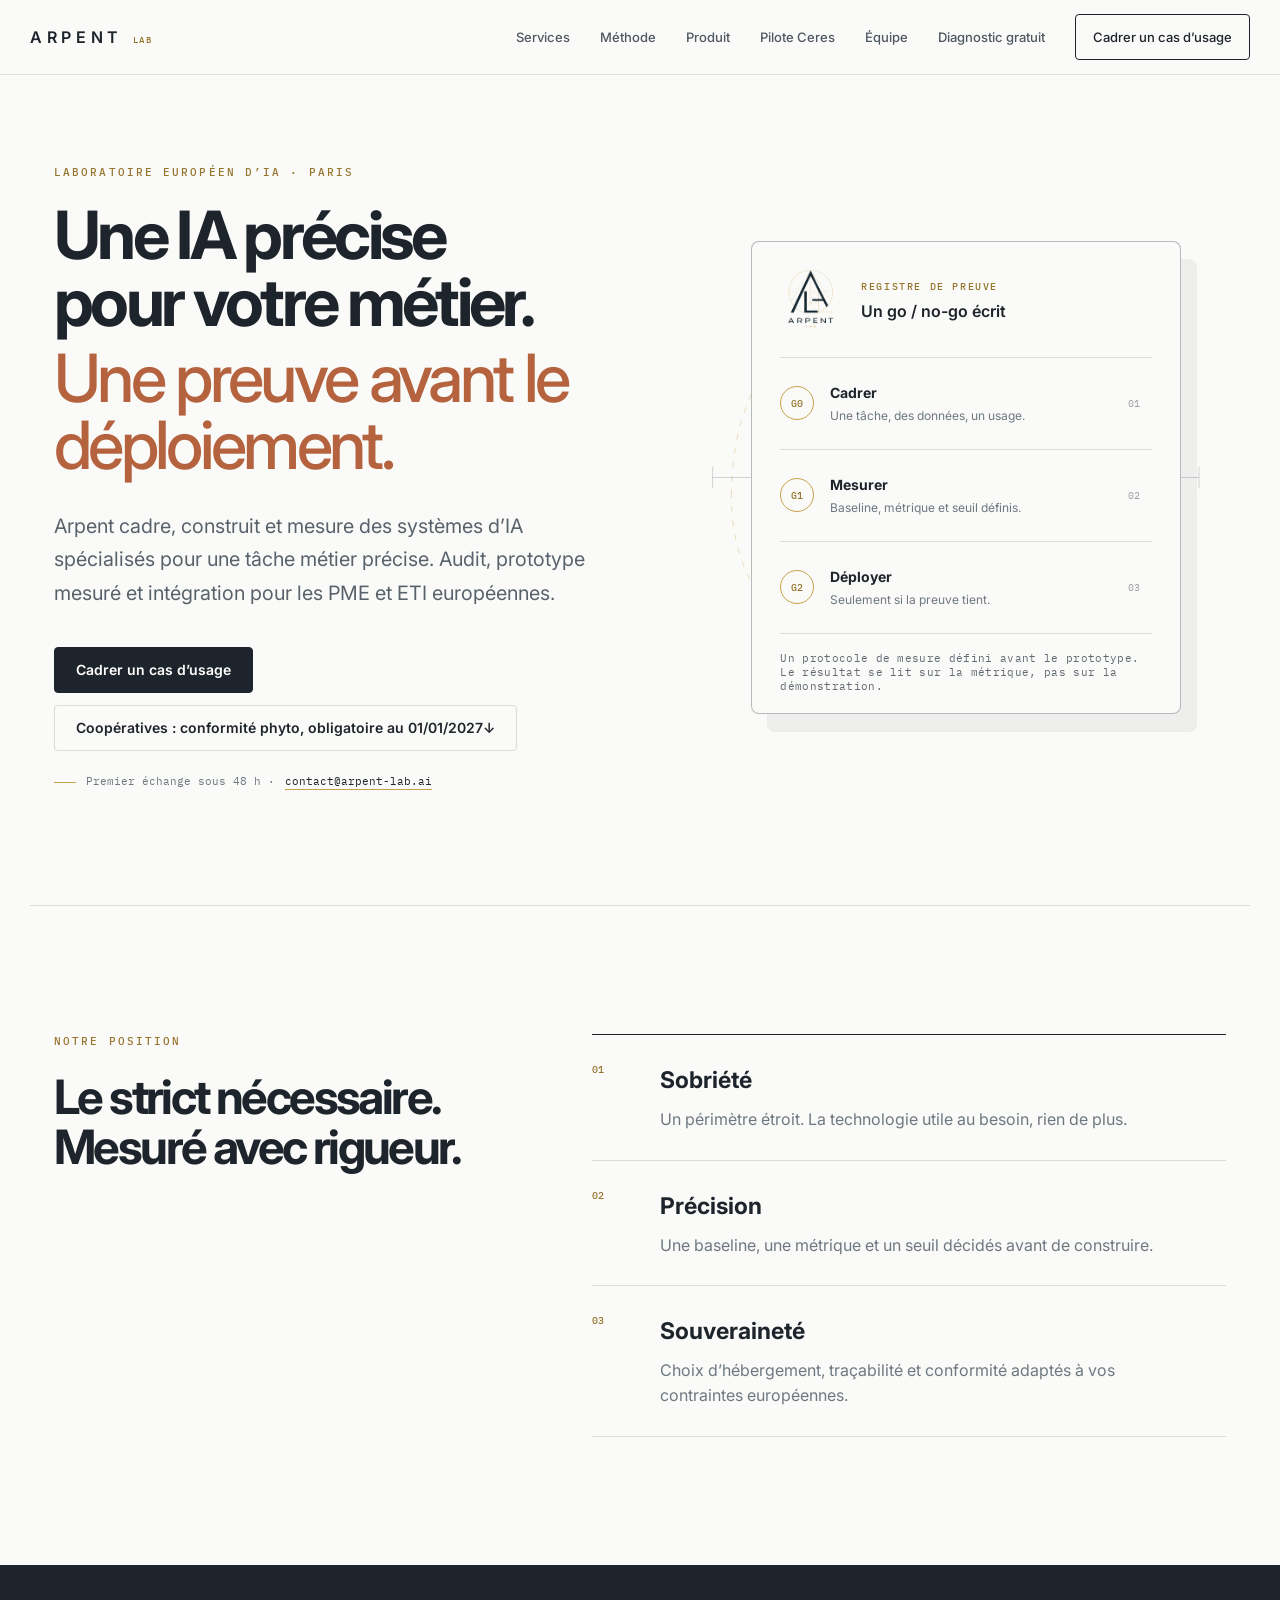
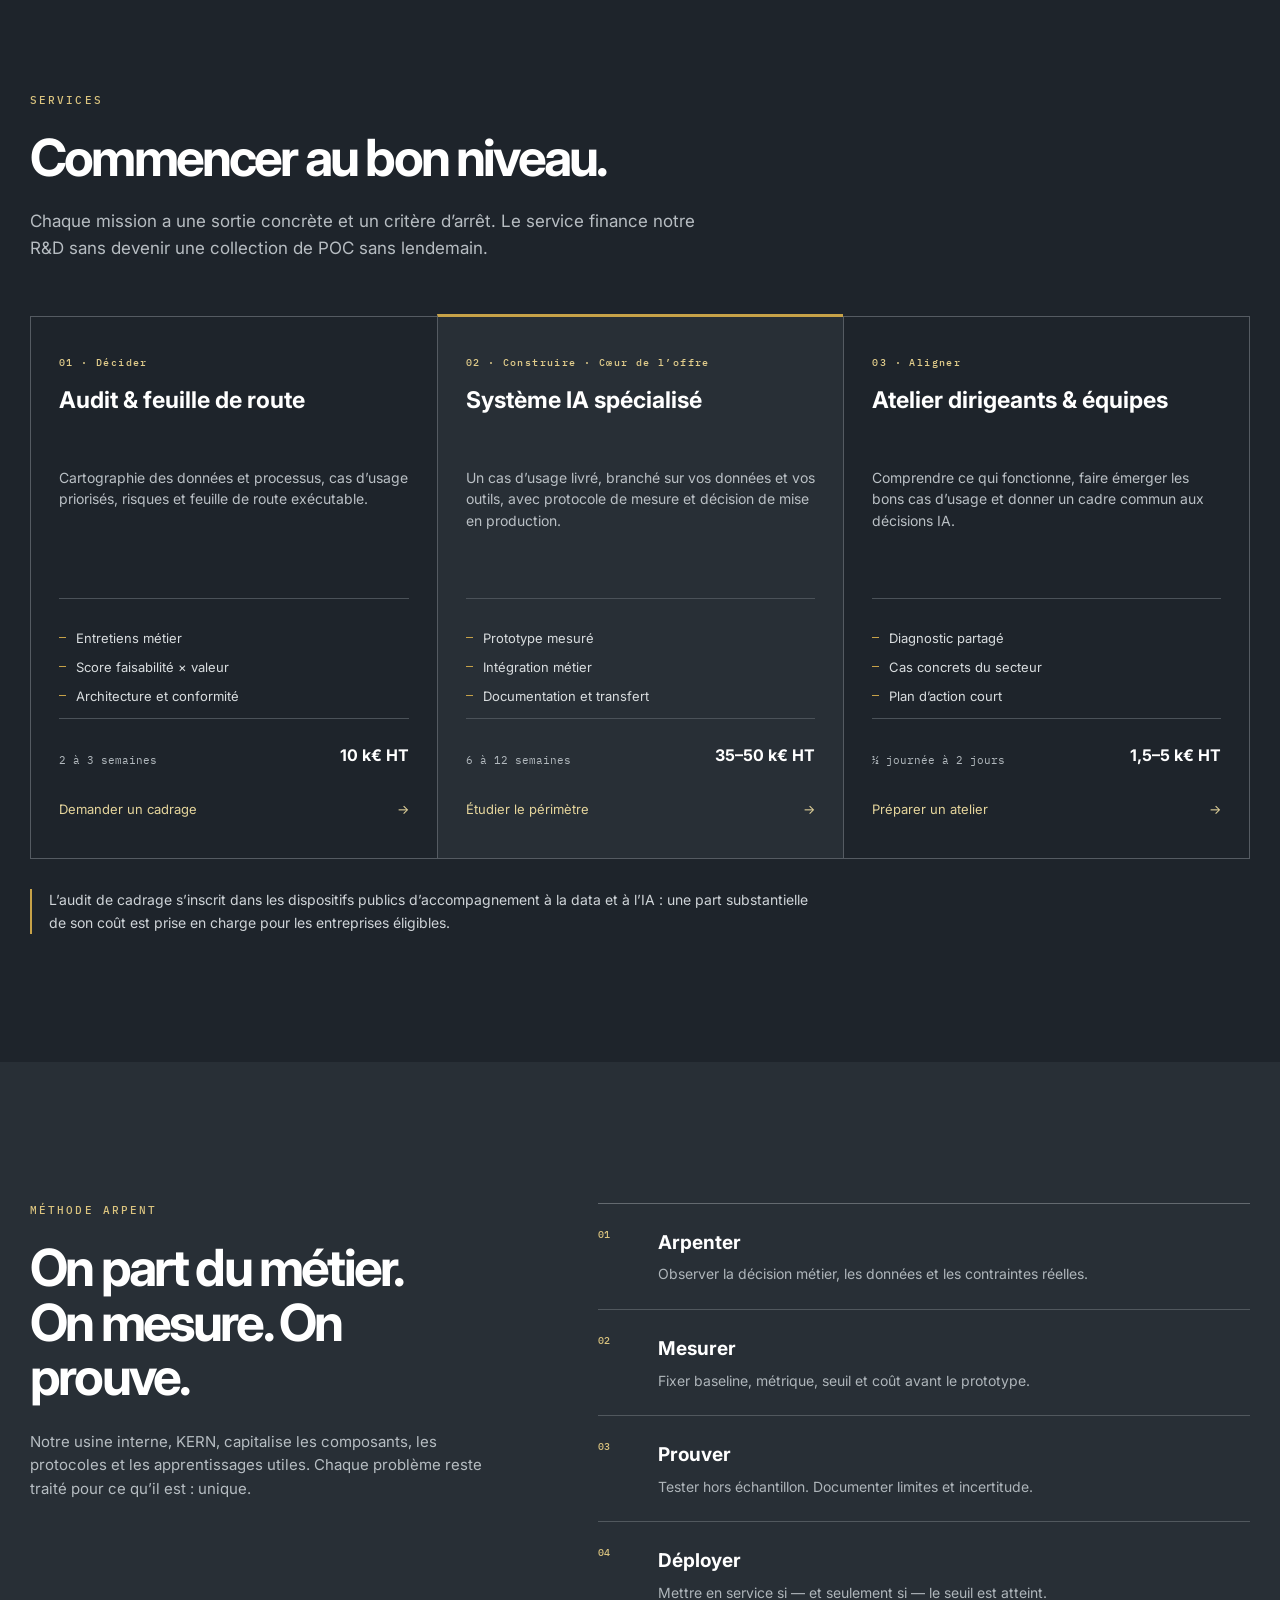
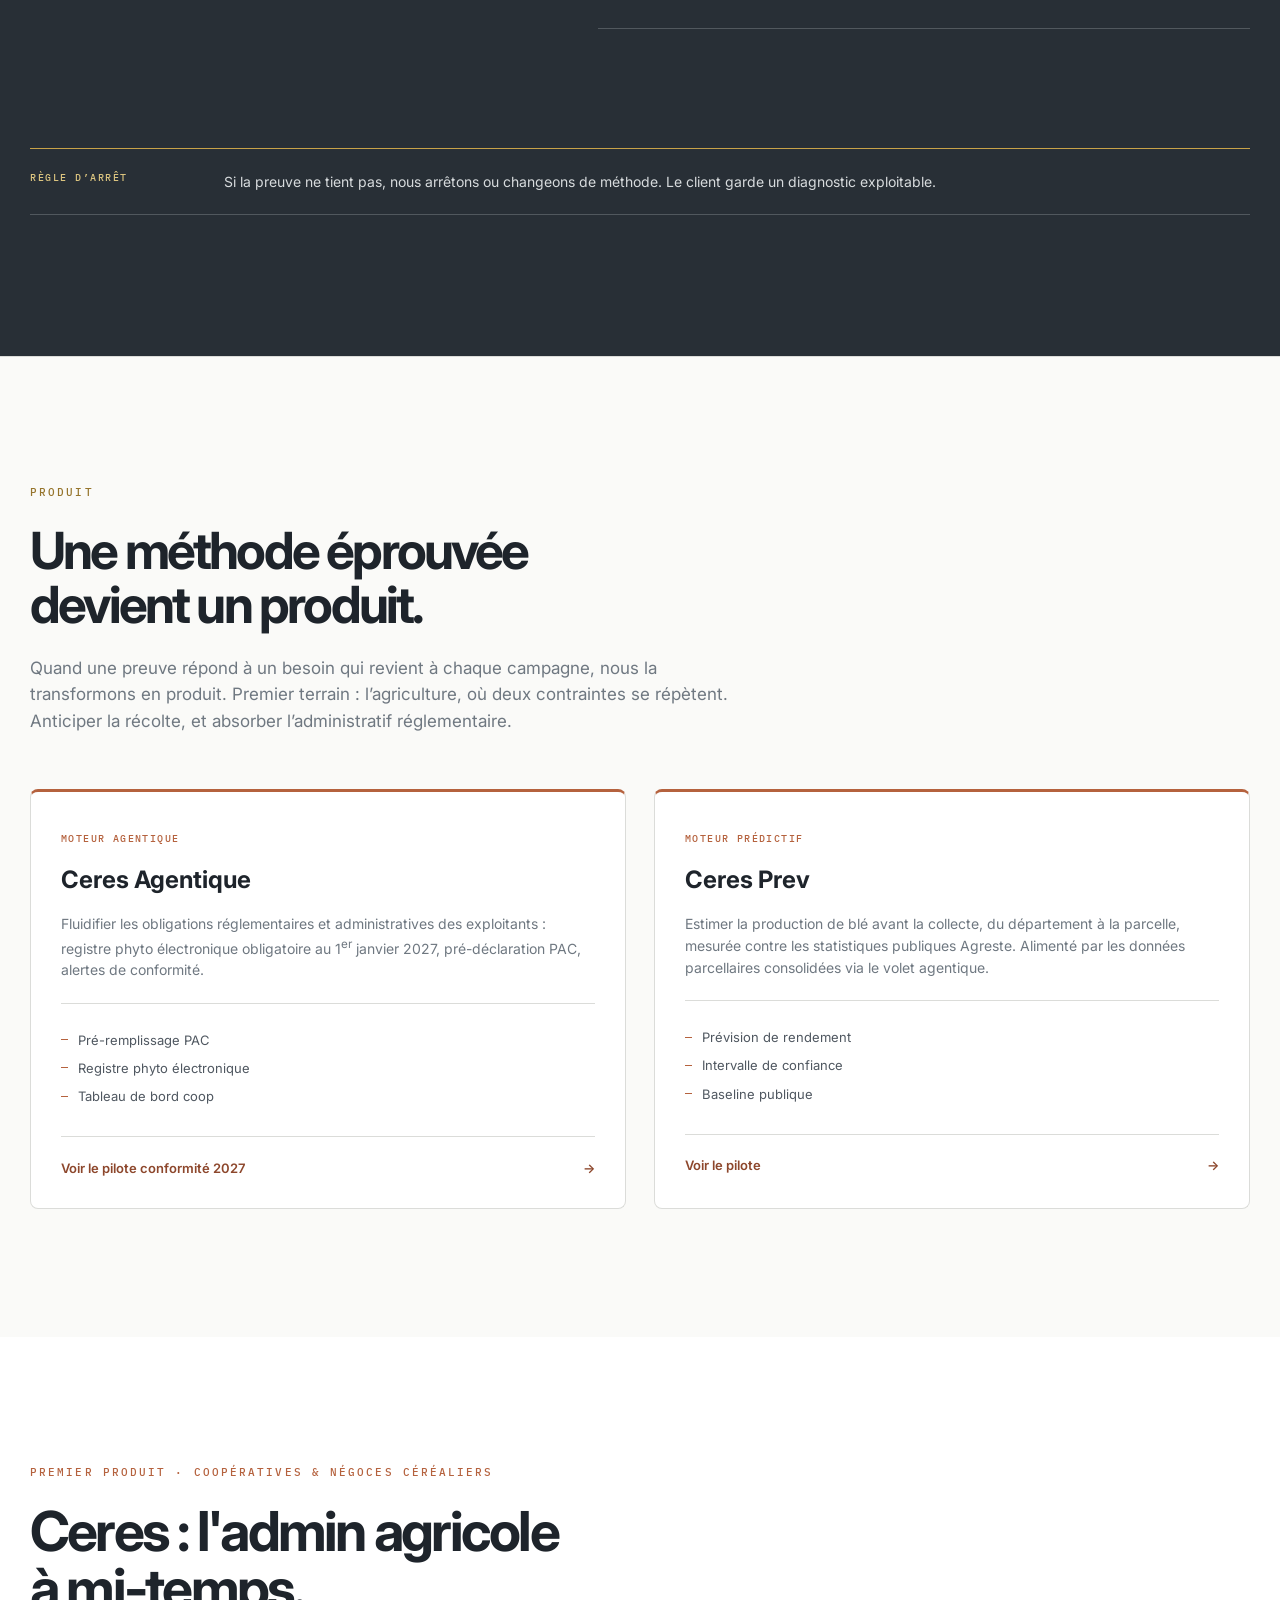
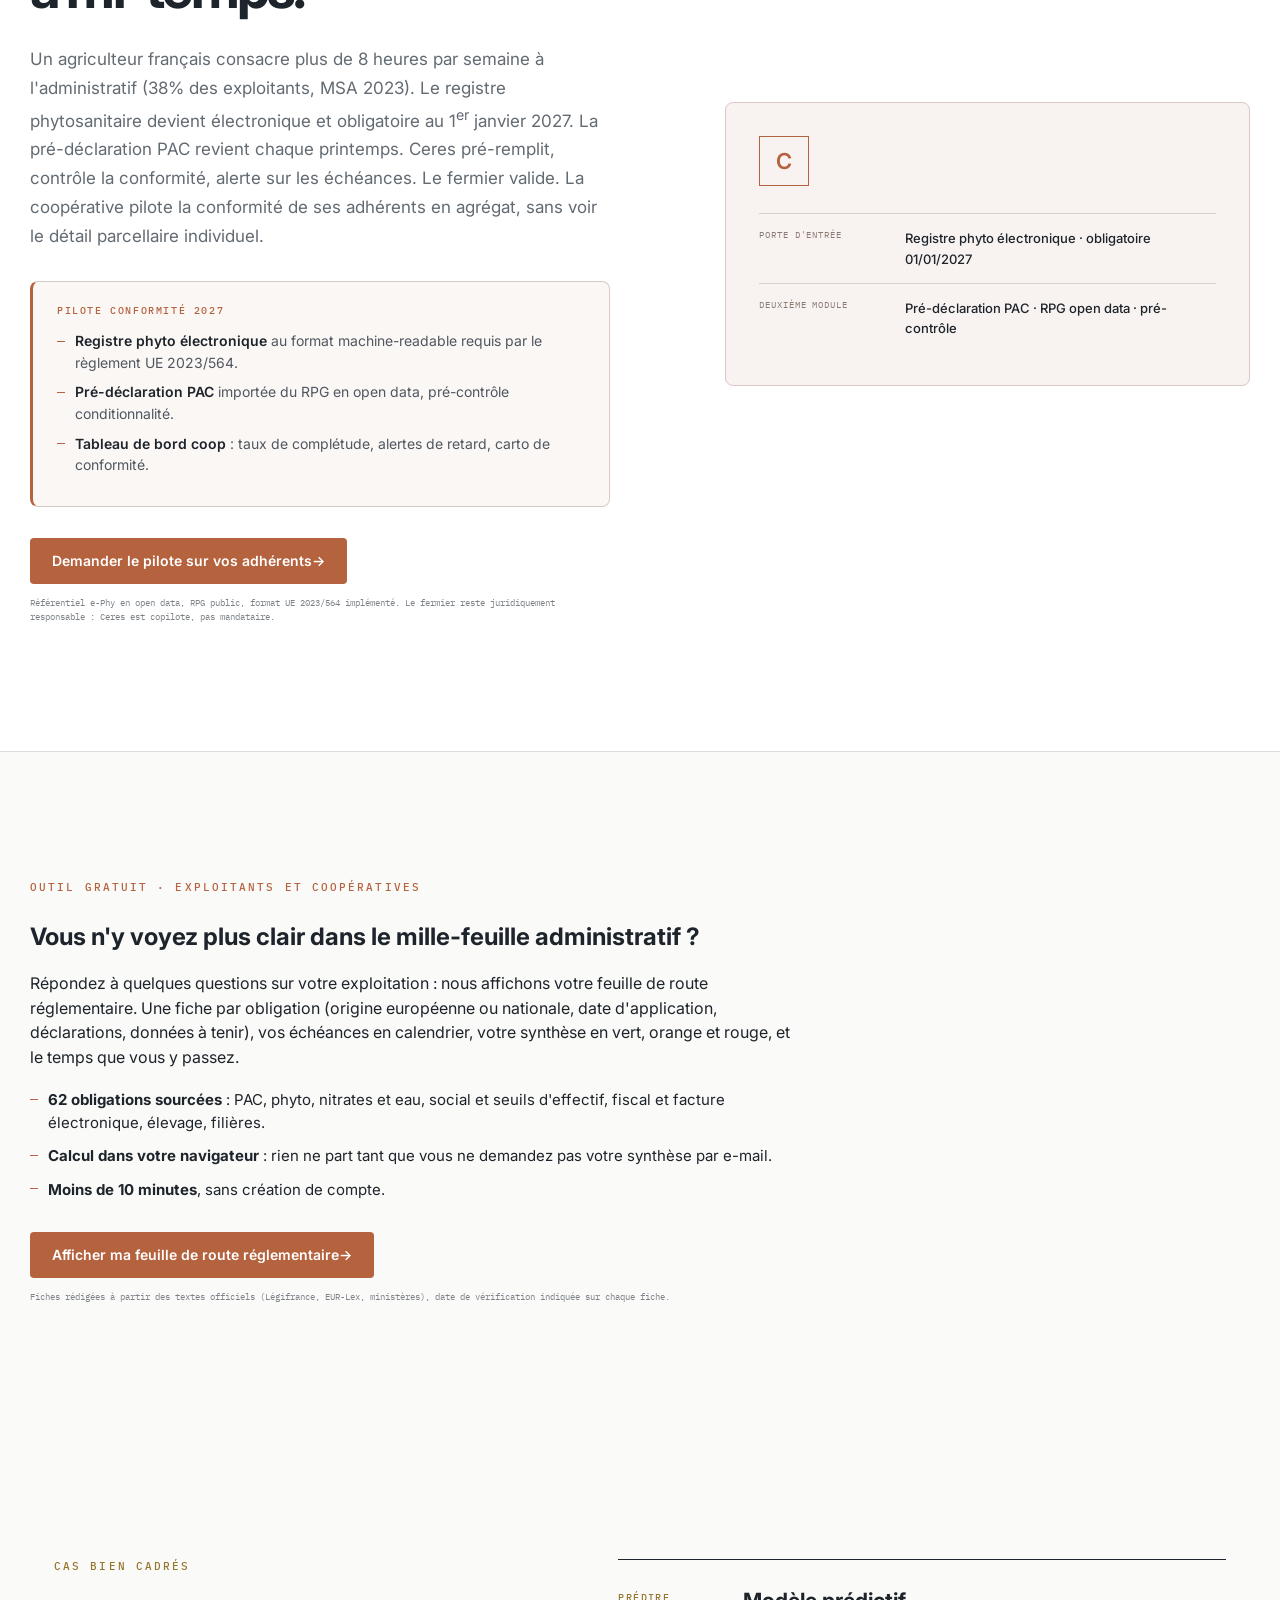
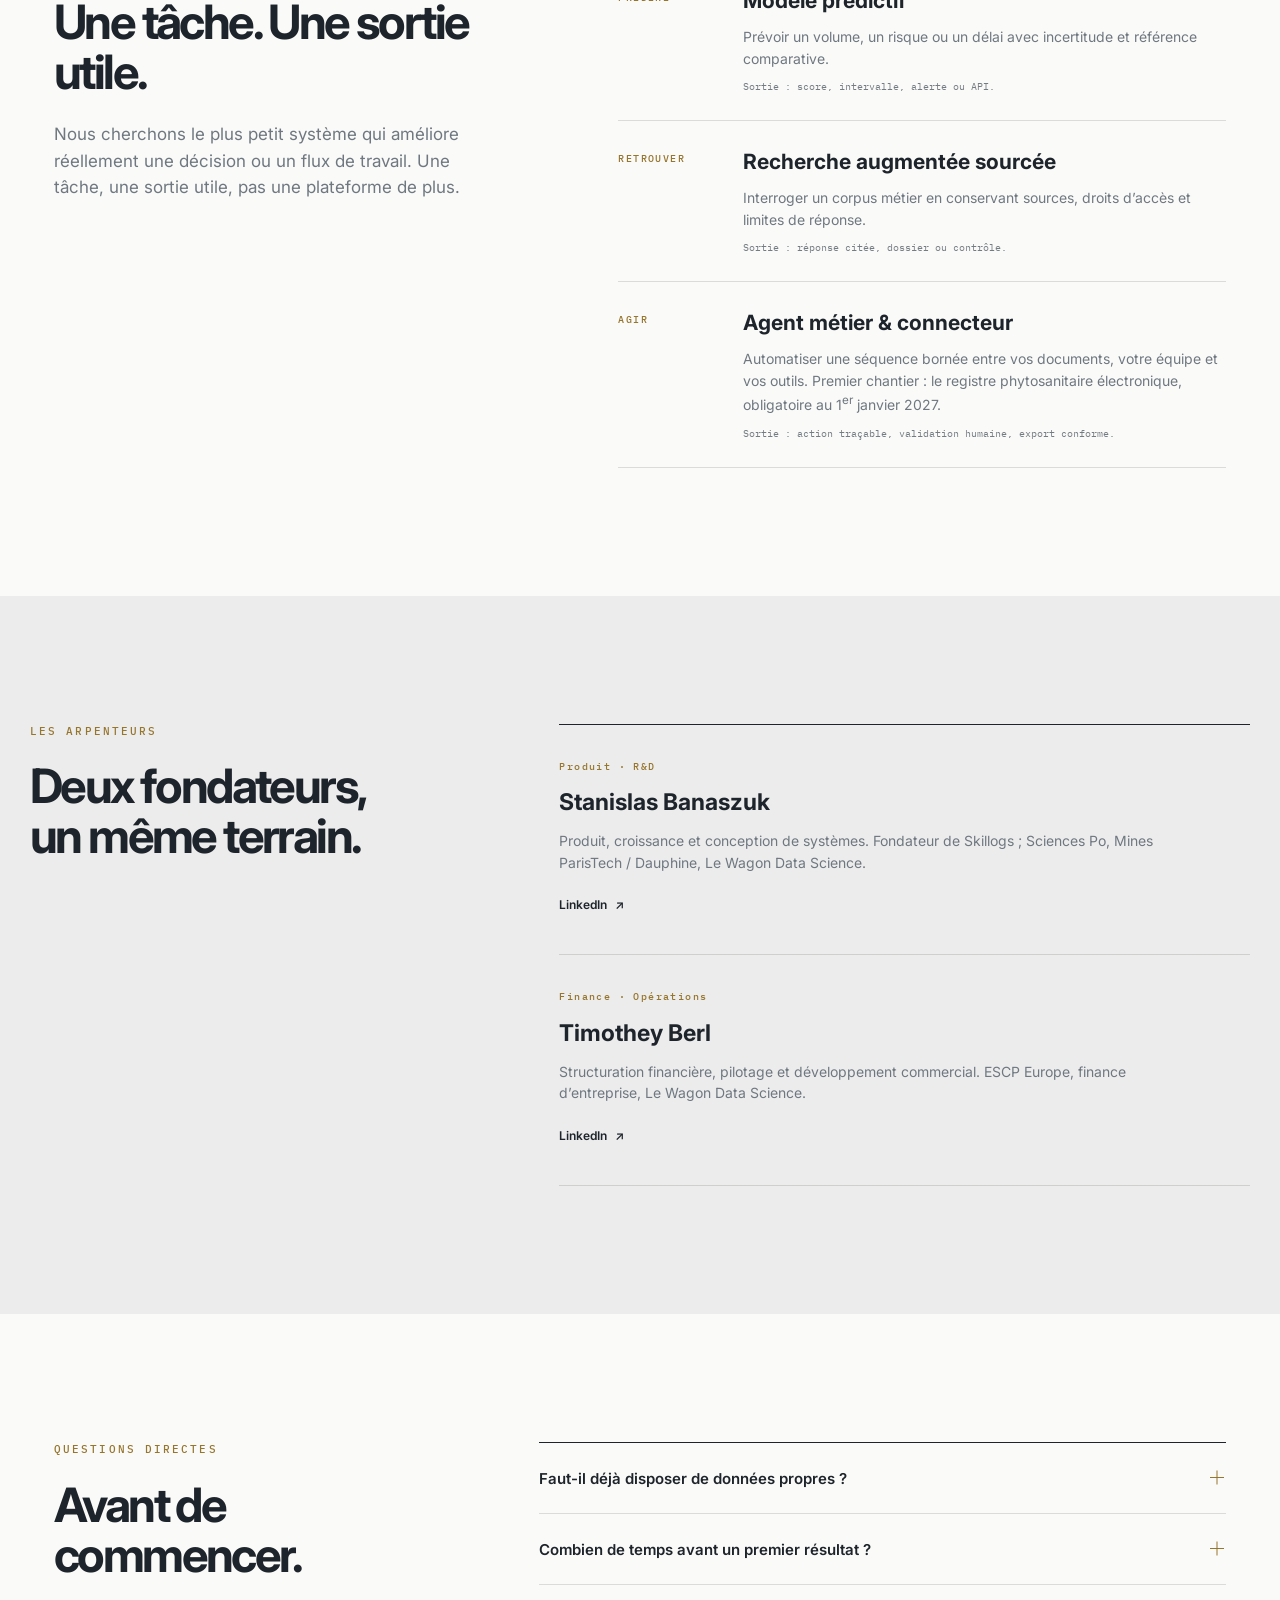
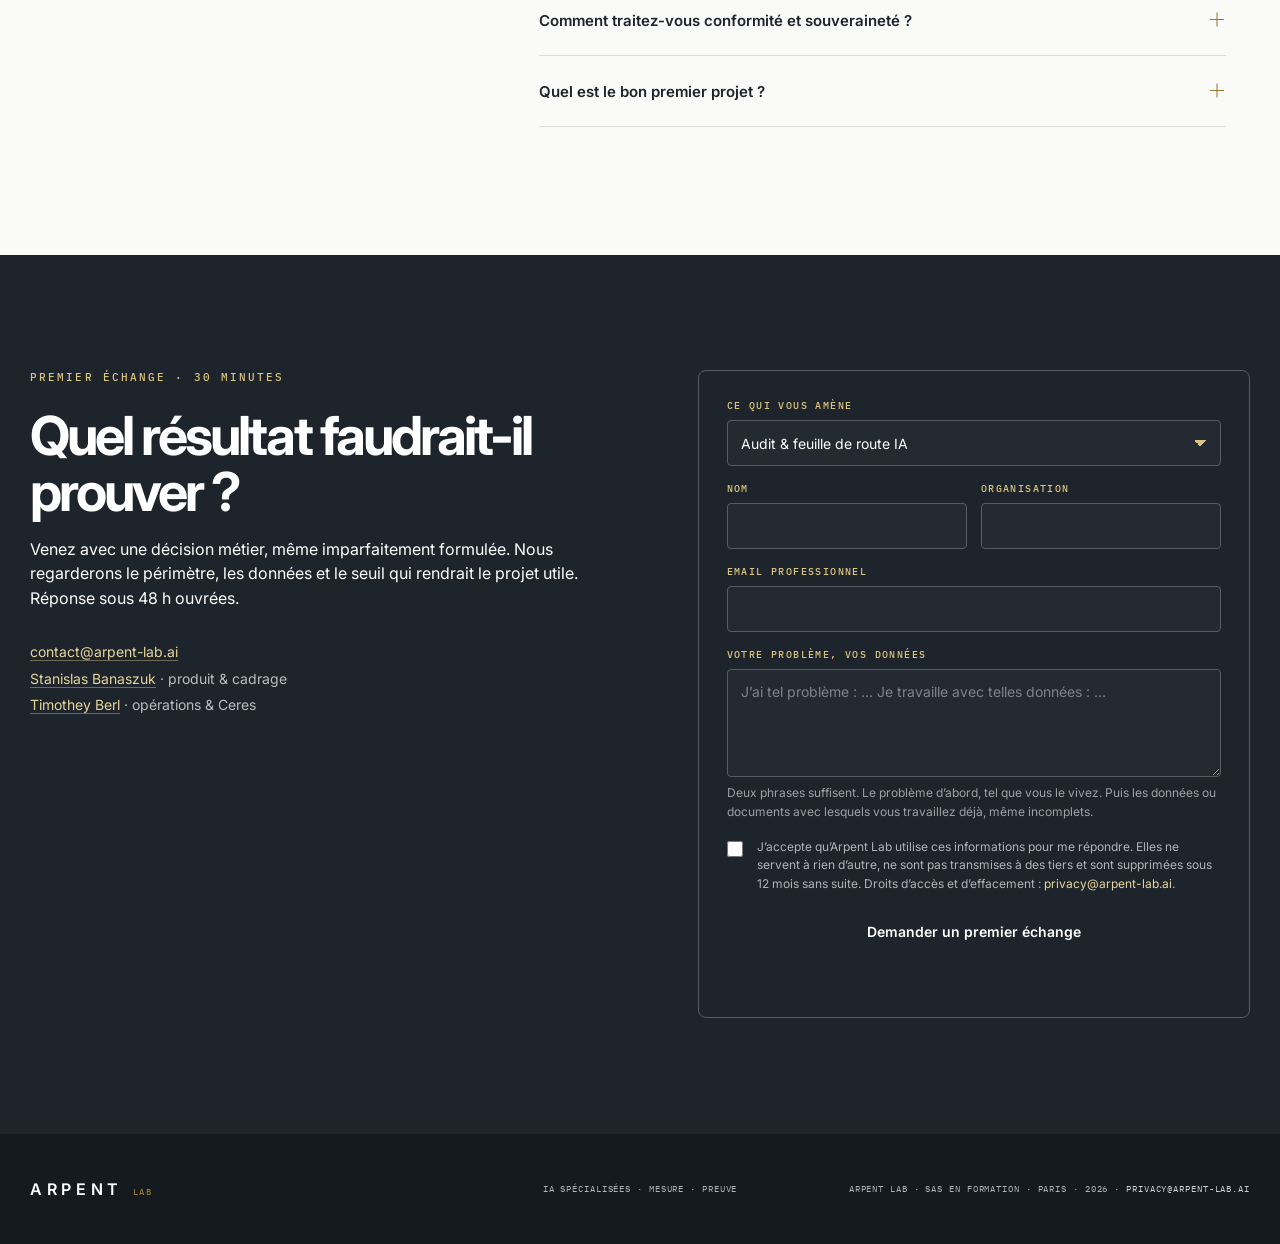
==== index.html @ bf085166 "chore: refresh tunnel URL" ====
<!doctype html>
<html lang="fr">
<head>
  <meta charset="utf-8">
  <meta name="viewport" content="width=device-width, initial-scale=1">
  <title>Arpent — IA spécialisées, mesurées avant déploiement</title>
  <meta name="description" content="Arpent conçoit des IA spécialisées pour une tâche métier précise : audit, prototype mesuré et intégration pour les PME et ETI européennes.">
  <meta name="theme-color" content="#FAFAF8">
  <link rel="icon" type="image/png" href="assets/arpent-logo-brandbook.png">
  <meta property="og:title" content="Arpent — Une IA précise pour votre métier">
  <meta property="og:description" content="Arpent conçoit des IA spécialisées pour une tâche métier précise. Audit, prototype mesuré et intégration pour les PME et ETI européennes. Ceres : le pilote conformité phyto, obligatoire au 01/01/2027.">
  <link rel="preconnect" href="https://fonts.googleapis.com">
  <link rel="preconnect" href="https://fonts.gstatic.com" crossorigin>
  <link href="https://fonts.googleapis.com/css2?family=IBM+Plex+Mono:wght@400;500&family=Inter:wght@400;500;600;700&display=swap" rel="stylesheet">
  <link rel="stylesheet" href="assets/arpent.css">
</head>
<body>
  <a class="skip-link" href="#contenu">Aller au contenu</a>

  <header class="site-header" id="top">
    <a class="wordmark" href="#top" aria-label="Arpent, accueil">
      <span>ARPENT</span><small>LAB</small>
    </a>
    <button class="menu-toggle" type="button" aria-expanded="false" aria-controls="site-nav">
      <span class="sr-only">Ouvrir le menu</span><i></i><i></i>
    </button>
    <nav class="site-nav" id="site-nav" aria-label="Navigation principale">
      <a href="#offres">Services</a>
      <a href="#methode">Méthode</a>
      <a href="#produit">Produit</a>
      <a href="#ceres">Pilote Ceres</a>
      <a href="#equipe">Équipe</a>
      <a href="diagnostic/">Diagnostic gratuit</a>
      <a class="nav-cta" href="#contact">Cadrer un cas d’usage</a>
    </nav>
  </header>

  <main id="contenu">
    <section class="hero" aria-labelledby="hero-title">
      <div class="hero-copy">
        <p class="eyebrow">Laboratoire européen d’IA · Paris</p>
        <h1 id="hero-title">Une IA précise<br>pour votre métier.<br><em>Une preuve avant le déploiement.</em></h1>
        <p class="hero-lead">Arpent cadre, construit et mesure des systèmes d’IA spécialisés pour une tâche métier précise. Audit, prototype mesuré et intégration pour les PME et ETI européennes.</p>
        <div class="hero-actions">
          <a class="button button-primary" href="#contact">Cadrer un cas d’usage</a>
          <a class="button button-quiet" href="#ceres">Coopératives : conformité phyto, obligatoire au 01/01/2027 <span aria-hidden="true">↓</span></a>
        </div>
        <p class="hero-note"><span></span>Premier échange sous 48 h · <a href="mailto:contact@arpent-lab.ai">contact@arpent-lab.ai</a></p>
      </div>

      <div class="hero-instrument" aria-label="Le protocole de preuve Arpent">
        <svg class="topography" viewBox="0 0 720 680" aria-hidden="true">
          <g class="contours">
            <path d="M49 365C49 167 185 53 371 53c179 0 300 122 300 281 0 173-121 293-289 293-185 0-333-81-333-262Z"/>
            <path d="M108 361c0-154 105-247 260-247 144 0 244 96 244 224 0 137-97 229-231 229-151 0-273-64-273-206Z"/>
            <path d="M171 354c0-110 76-181 192-181 108 0 185 70 185 166 0 99-72 166-169 166-115 0-208-47-208-151Z"/>
            <path d="M236 346c0-68 48-114 123-114 72 0 124 46 124 109 0 65-49 107-112 107-74 0-135-31-135-102Z"/>
            <path d="M301 340c0-29 22-51 57-51 36 0 61 23 61 53 0 31-24 51-56 51-34 0-62-16-62-53Z"/>
          </g>
          <g class="measure-lines">
            <path d="M360 24v632M23 340h674"/>
            <circle cx="360" cy="340" r="9"/>
            <path d="M345 24h30M345 656h30M23 325v30M697 325v30"/>
          </g>
          <g class="ticks">
            <path d="M80 331v18M120 334v12M160 331v18M200 334v12M240 331v18M280 334v12M320 331v18M400 331v18M440 334v12M480 331v18M520 334v12M560 331v18M600 334v12M640 331v18"/>
          </g>
        </svg>
        <div class="proof-register">
          <div class="register-head">
            <img src="assets/arpent-logo-brandbook.png" alt="Arpent Lab" width="585" height="635">
            <div><span>REGISTRE DE PREUVE</span><strong>Un go / no-go écrit</strong></div>
          </div>
          <ol>
            <li><b>G0</b><div><strong>Cadrer</strong><span>Une tâche, des données, un usage.</span></div><i>01</i></li>
            <li><b>G1</b><div><strong>Mesurer</strong><span>Baseline, métrique et seuil définis.</span></div><i>02</i></li>
            <li><b>G2</b><div><strong>Déployer</strong><span>Seulement si la preuve tient.</span></div><i>03</i></li>
          </ol>
          <p>Un protocole de mesure défini avant le prototype. Le résultat se lit sur la métrique, pas sur la démonstration.</p>
        </div>
      </div>
    </section>

    <section class="principles" aria-labelledby="principles-title">
      <div class="section-heading compact">
        <p class="eyebrow">Notre position</p>
        <h2 id="principles-title">Le strict nécessaire.<br>Mesuré avec rigueur.</h2>
      </div>
      <div class="principle-list">
        <article><span>01</span><div><h3>Sobriété</h3><p>Un périmètre étroit. La technologie utile au besoin, rien de plus.</p></div></article>
        <article><span>02</span><div><h3>Précision</h3><p>Une baseline, une métrique et un seuil décidés avant de construire.</p></div></article>
        <article><span>03</span><div><h3>Souveraineté</h3><p>Choix d’hébergement, traçabilité et conformité adaptés à vos contraintes européennes.</p></div></article>
      </div>
    </section>

    <section class="offers section-shell" id="offres" aria-labelledby="offers-title">
      <div class="section-heading">
        <p class="eyebrow">Services</p>
        <h2 id="offers-title">Commencer au bon niveau.</h2>
        <p>Chaque mission a une sortie concrète et un critère d’arrêt. Le service finance notre R&amp;D sans devenir une collection de POC sans lendemain.</p>
      </div>
      <div class="offer-table">
        <article>
          <header><span>01 · Décider</span><h3>Audit &amp; feuille de route</h3></header>
          <p>Cartographie des données et processus, cas d’usage priorisés, risques et feuille de route exécutable.</p>
          <ul><li>Entretiens métier</li><li>Score faisabilité × valeur</li><li>Architecture et conformité</li></ul>
          <footer><div><small>2 à 3 semaines</small><strong>10 k€ HT</strong></div><a href="#contact" data-prefill="audit">Demander un cadrage <span aria-hidden="true">→</span></a></footer>
        </article>
        <article class="offer-featured">
          <header><span>02 · Construire · Cœur de l’offre</span><h3>Système IA spécialisé</h3></header>
          <p>Un cas d’usage livré, branché sur vos données et vos outils, avec protocole de mesure et décision de mise en production.</p>
          <ul><li>Prototype mesuré</li><li>Intégration métier</li><li>Documentation et transfert</li></ul>
          <footer><div><small>6 à 12 semaines</small><strong>35–50 k€ HT</strong></div><a href="#contact" data-prefill="integration">Étudier le périmètre <span aria-hidden="true">→</span></a></footer>
        </article>
        <article>
          <header><span>03 · Aligner</span><h3>Atelier dirigeants &amp; équipes</h3></header>
          <p>Comprendre ce qui fonctionne, faire émerger les bons cas d’usage et donner un cadre commun aux décisions IA.</p>
          <ul><li>Diagnostic partagé</li><li>Cas concrets du secteur</li><li>Plan d’action court</li></ul>
          <footer><div><small>½ journée à 2 jours</small><strong>1,5–5 k€ HT</strong></div><a href="#contact" data-prefill="atelier">Préparer un atelier <span aria-hidden="true">→</span></a></footer>
        </article>
      </div>
      <p class="offers-note">L’audit de cadrage s’inscrit dans les dispositifs publics d’accompagnement à la data et à l’IA : une part substantielle de son coût est prise en charge pour les entreprises éligibles.</p>
    </section>

    <section class="method" id="methode" aria-labelledby="method-title">
      <div class="method-intro">
        <p class="eyebrow light">Méthode Arpent</p>
        <h2 id="method-title">On part du métier.<br>On mesure. On prouve.</h2>
        <p>Notre usine interne, KERN, capitalise les composants, les protocoles et les apprentissages utiles. Chaque problème reste traité pour ce qu’il est : unique.</p>
      </div>
      <ol class="method-steps">
        <li><span>01</span><div><h3>Arpenter</h3><p>Observer la décision métier, les données et les contraintes réelles.</p></div></li>
        <li><span>02</span><div><h3>Mesurer</h3><p>Fixer baseline, métrique, seuil et coût avant le prototype.</p></div></li>
        <li><span>03</span><div><h3>Prouver</h3><p>Tester hors échantillon. Documenter limites et incertitude.</p></div></li>
        <li><span>04</span><div><h3>Déployer</h3><p>Mettre en service si — et seulement si — le seuil est atteint.</p></div></li>
      </ol>
      <div class="stop-rule"><b>Règle d’arrêt</b><span>Si la preuve ne tient pas, nous arrêtons ou changeons de méthode. Le client garde un diagnostic exploitable.</span></div>
    </section>

    <section class="product section-shell" id="produit" aria-labelledby="product-title">
      <div class="section-heading">
        <p class="eyebrow">Produit</p>
        <h2 id="product-title">Une méthode éprouvée<br>devient un produit.</h2>
        <p>Quand une preuve répond à un besoin qui revient à chaque campagne, nous la transformons en produit. Premier terrain : l’agriculture, où deux contraintes se répètent. Anticiper la récolte, et absorber l’administratif réglementaire.</p>
      </div>
      <div class="product-grid">
        <article>
          <header><span>Moteur agentique</span><h3>Ceres Agentique</h3></header>
          <p>Fluidifier les obligations réglementaires et administratives des exploitants : registre phyto électronique obligatoire au 1<sup>er</sup> janvier 2027, pré-déclaration PAC, alertes de conformité.</p>
          <ul><li>Pré-remplissage PAC</li><li>Registre phyto électronique</li><li>Tableau de bord coop</li></ul>
          <a href="#ceres" class="product-link">Voir le pilote conformité 2027 <span aria-hidden="true">→</span></a>
        </article>
        <article>
          <header><span>Moteur prédictif</span><h3>Ceres Prev</h3></header>
          <p>Estimer la production de blé avant la collecte, du département à la parcelle, mesurée contre les statistiques publiques Agreste. Alimenté par les données parcellaires consolidées via le volet agentique.</p>
          <ul><li>Prévision de rendement</li><li>Intervalle de confiance</li><li>Baseline publique</li></ul>
          <a href="#ceres" class="product-link">Voir le pilote <span aria-hidden="true">→</span></a>
        </article>
      </div>
    </section>

    <section class="ceres section-shell" id="ceres" aria-labelledby="ceres-title">
      <div class="ceres-copy">
        <p class="eyebrow terracotta">Premier produit · Coopératives &amp; négoces céréaliers</p>
        <h2 id="ceres-title">Ceres : l'admin agricole<br>à mi-temps.</h2>
        <p>Un agriculteur français consacre plus de 8 heures par semaine à l'administratif (38% des exploitants, MSA 2023). Le registre phytosanitaire devient électronique et obligatoire au 1<sup>er</sup> janvier 2027. La pré-déclaration PAC revient chaque printemps. Ceres pré-remplit, contrôle la conformité, alerte sur les échéances. Le fermier valide. La coopérative pilote la conformité de ses adhérents en agrégat, sans voir le détail parcellaire individuel.</p>
        <div class="ceres-offer" aria-label="Pilote conformité 2027">
          <span>PILOTE CONFORMITÉ 2027</span>
          <ul>
            <li><b>Registre phyto électronique</b> au format machine-readable requis par le règlement UE 2023/564.</li>
            <li><b>Pré-déclaration PAC</b> importée du RPG en open data, pré-contrôle conditionnalité.</li>
            <li><b>Tableau de bord coop</b> : taux de complétude, alertes de retard, carto de conformité.</li>
          </ul>
        </div>
        <div class="ceres-actions">
          <a class="button button-terra" href="#contact" data-prefill="ceres">Demander le pilote sur vos adhérents <span aria-hidden="true">→</span></a>
          <span>Référentiel e-Phy en open data, RPG public, format UE 2023/564 implémenté. Le fermier reste juridiquement responsable : Ceres est copilote, pas mandataire.</span>
        </div>
      </div>
      <div class="ceres-proof" aria-label="Protocole Ceres">
        <div class="ceres-mark">C</div>
        <dl>
          <div><dt>Porte d'entrée</dt><dd>Registre phyto électronique · obligatoire 01/01/2027</dd></div>
          <div><dt>Deuxième module</dt><dd>Pré-déclaration PAC · RPG open data · pré-contrôle</dd></div>
        </dl>
      </div>
    </section>

    <section class="autodiag-cta section-shell" id="diagnostic" aria-labelledby="autodiag-title">
      <div class="autodiag-copy">
        <p class="eyebrow terracotta">Outil gratuit · Exploitants et coopératives</p>
        <h2 id="autodiag-title">Vous n'y voyez plus clair dans le mille-feuille administratif ?</h2>
        <p>Répondez à quelques questions sur votre exploitation : nous affichons votre feuille de route réglementaire. Une fiche par obligation (origine européenne ou nationale, date d'application, déclarations, données à tenir), vos échéances en calendrier, votre synthèse en vert, orange et rouge, et le temps que vous y passez.</p>
        <ul class="autodiag-points">
          <li><b>62 obligations sourcées</b> : PAC, phyto, nitrates et eau, social et seuils d'effectif, fiscal et facture électronique, élevage, filières.</li>
          <li><b>Calcul dans votre navigateur</b> : rien ne part tant que vous ne demandez pas votre synthèse par e-mail.</li>
          <li><b>Moins de 10 minutes</b>, sans création de compte.</li>
        </ul>
        <div class="ceres-actions">
          <a class="button button-terra" href="diagnostic/?utm_source=site&amp;utm_medium=section">Afficher ma feuille de route réglementaire <span aria-hidden="true">→</span></a>
          <span>Fiches rédigées à partir des textes officiels (Légifrance, EUR-Lex, ministères), date de vérification indiquée sur chaque fiche.</span>
        </div>
      </div>
    </section>

    <section class="use-cases" aria-labelledby="cases-title">
      <div class="section-heading compact">
        <p class="eyebrow">Cas bien cadrés</p>
        <h2 id="cases-title">Une tâche. Une sortie utile.</h2>
        <p>Nous cherchons le plus petit système qui améliore réellement une décision ou un flux de travail. Une tâche, une sortie utile, pas une plateforme de plus.</p>
      </div>
      <div class="case-lines">
        <article><span>PRÉDIRE</span><h3>Modèle prédictif</h3><p>Prévoir un volume, un risque ou un délai avec incertitude et référence comparative.</p><small>Sortie : score, intervalle, alerte ou API.</small></article>
        <article><span>RETROUVER</span><h3>Recherche augmentée sourcée</h3><p>Interroger un corpus métier en conservant sources, droits d’accès et limites de réponse.</p><small>Sortie : réponse citée, dossier ou contrôle.</small></article>
        <article><span>AGIR</span><h3>Agent métier &amp; connecteur</h3><p>Automatiser une séquence bornée entre vos documents, votre équipe et vos outils. Premier chantier : le registre phytosanitaire électronique, obligatoire au 1<sup>er</sup> janvier 2027.</p><small>Sortie : action traçable, validation humaine, export conforme.</small></article>
      </div>
    </section>

    <section class="team section-shell" id="equipe" aria-labelledby="team-title">
      <div class="section-heading compact">
        <p class="eyebrow">Les arpenteurs</p>
        <h2 id="team-title">Deux fondateurs,<br>un même terrain.</h2>
      </div>
      <div class="founder-list">
        <article><span>Produit · R&amp;D</span><h3>Stanislas Banaszuk</h3><p>Produit, croissance et conception de systèmes. Fondateur de Skillogs ; Sciences Po, Mines ParisTech / Dauphine, Le Wagon Data Science.</p><a href="https://www.linkedin.com/in/sbanaszuk/" target="_blank" rel="noopener">LinkedIn <span aria-hidden="true">↗</span></a></article>
        <article><span>Finance · Opérations</span><h3>Timothey Berl</h3><p>Structuration financière, pilotage et développement commercial. ESCP Europe, finance d’entreprise, Le Wagon Data Science.</p><a href="https://www.linkedin.com/in/timothey-berl-2b16a479/" target="_blank" rel="noopener">LinkedIn <span aria-hidden="true">↗</span></a></article>
      </div>
    </section>

    <section class="faq" aria-labelledby="faq-title">
      <div class="section-heading compact"><p class="eyebrow">Questions directes</p><h2 id="faq-title">Avant de commencer.</h2></div>
      <div class="faq-list">
        <details><summary>Faut-il déjà disposer de données propres ?<span></span></summary><p>Non. Le premier cadrage qualifie les sources, leur accessibilité et leur niveau de qualité. L’absence de données suffisantes peut devenir une conclusion utile — avant d’engager un développement.</p></details>
        <details><summary>Combien de temps avant un premier résultat ?<span></span></summary><p>Un audit prend généralement 2 à 3 semaines. Un système spécialisé demande 6 à 12 semaines selon les données, l’intégration et le niveau de preuve attendu.</p></details>
        <details><summary>Comment traitez-vous conformité et souveraineté ?<span></span></summary><p>Nous intégrons mesure, traçabilité, transparence, licences de données et choix d’hébergement selon l’usage et son niveau de risque. Le dispositif est cadré avec vos conseils lorsque nécessaire.</p></details>
        <details><summary>Quel est le bon premier projet ?<span></span></summary><p>Une décision fréquente, coûteuse ou lente ; une sortie observable ; des données accessibles ; et une personne métier disponible pour juger le résultat.</p></details>
      </div>
    </section>

    <section class="contact" id="contact" aria-labelledby="contact-title">
      <div class="contact-copy">
        <p class="eyebrow light">Premier échange · 30 minutes</p>
        <h2 id="contact-title">Quel résultat faudrait-il prouver ?</h2>
        <p>Venez avec une décision métier, même imparfaitement formulée. Nous regarderons le périmètre, les données et le seuil qui rendrait le projet utile. Réponse sous 48 h ouvrées.</p>
        <p class="contact-direct"><a href="mailto:contact@arpent-lab.ai">contact@arpent-lab.ai</a><br><a href="https://www.linkedin.com/in/sbanaszuk/" target="_blank" rel="noopener">Stanislas Banaszuk</a> · produit &amp; cadrage<br><a href="https://www.linkedin.com/in/timothey-berl-2b16a479/" target="_blank" rel="noopener">Timothey Berl</a> · opérations &amp; Ceres</p>
      </div>
      <div class="contact-panel">
        <form id="contact-form" class="contact-form" action="https://formspree.io/f/FORMSPREE_ID" method="POST" novalidate>
          <div class="field">
            <label for="f-type">Ce qui vous amène</label>
            <select id="f-type" name="objet" required>
              <option value="audit">Audit &amp; feuille de route IA</option>
              <option value="integration">Système IA spécialisé</option>
              <option value="atelier">Atelier dirigeants &amp; équipes</option>
              <option value="ceres">Ceres : pilote conformité phyto + pré-décla PAC (coopérative / négoce)</option>
              <option value="autre">Autre</option>
            </select>
          </div>
          <div class="field-row">
            <div class="field"><label for="f-name">Nom</label><input id="f-name" name="nom" type="text" autocomplete="name" required></div>
            <div class="field"><label for="f-org">Organisation</label><input id="f-org" name="organisation" type="text" autocomplete="organization" required></div>
          </div>
          <div class="field"><label for="f-email">Email professionnel</label><input id="f-email" name="email" type="email" autocomplete="email" required></div>
          <div class="field ceres-only" hidden>
            <label for="f-depts">Départements de collecte</label>
            <input id="f-depts" name="departements" type="text" placeholder="Ex. : 77, 10, 51, 89">
          </div>
          <div class="field ceres-only" hidden>
            <label for="f-tonnage">Volume collecté (t / an, approx.)</label>
            <input id="f-tonnage" name="tonnage" type="text" inputmode="numeric" placeholder="Ex. : 120 000 t">
          </div>
          <div class="field">
            <label for="f-brief">Votre problème, vos données</label>
            <textarea id="f-brief" name="decision" rows="4" placeholder="J’ai tel problème : … Je travaille avec telles données : …"></textarea>
            <p class="field-help" id="f-help">Deux phrases suffisent. Le problème d’abord, tel que vous le vivez. Puis les données ou documents avec lesquels vous travaillez déjà, même incomplets.</p>
          </div>
          <input type="text" name="_gotcha" tabindex="-1" autocomplete="off" aria-hidden="true" class="sr-only">
          <input type="hidden" name="_subject" value="Arpent : demande de premier échange">
          <label class="consent"><input type="checkbox" name="consentement" value="oui" required><span>J’accepte qu’Arpent Lab utilise ces informations pour me répondre. Elles ne servent à rien d’autre, ne sont pas transmises à des tiers et sont supprimées sous 12 mois sans suite. Droits d’accès et d’effacement : <a href="mailto:privacy@arpent-lab.ai">privacy@arpent-lab.ai</a>.</span></label>
          <button class="button button-primary form-submit" type="submit">Demander un premier échange</button>
          <p class="form-status" role="status" aria-live="polite"></p>
        </form>
      </div>
    </section>
  </main>

  <footer class="site-footer">
    <a class="wordmark inverse" href="#top"><span>ARPENT</span><small>LAB</small></a>
    <p>IA spécialisées · Mesure · Preuve</p>
    <p>Arpent Lab · SAS en formation · Paris · 2026 · <a href="mailto:privacy@arpent-lab.ai">privacy@arpent-lab.ai</a></p>
  </footer>

  <script>
    const toggle = document.querySelector('.menu-toggle');
    const nav = document.querySelector('.site-nav');
    toggle.addEventListener('click', () => {
      const open = toggle.getAttribute('aria-expanded') === 'true';
      toggle.setAttribute('aria-expanded', String(!open));
      nav.classList.toggle('open', !open);
    });
    nav.querySelectorAll('a').forEach(link => link.addEventListener('click', () => {
      toggle.setAttribute('aria-expanded', 'false');
      nav.classList.remove('open');
    }));
    // --- Contact form -----------------------------------------------------
    // FORMSPREE_ID : remplacer par l’identifiant du formulaire Formspree (8 caractères après /f/).
    // Tant qu’il n’est pas renseigné, le formulaire ouvre un email pré-rempli vers contact@arpent-lab.ai.
    const FORMSPREE_ID = 'FORMSPREE_ID';
    const FALLBACK_EMAIL = 'contact@arpent-lab.ai';
    // WEBHOOK_URL : endpoint de capture de lead (écrit dans le CRM Notion). Vide = désactivé.
    // En cas d'échec du webhook, on retombe sur le mail pré-rempli : le lead n'est jamais perdu.
    const WEBHOOK_URL = 'https://allows-cool-installed-years.trycloudflare.com/submit';
    const form = document.getElementById('contact-form');
    const status = form.querySelector('.form-status');
    const typeField = document.getElementById('f-type');
    if (FORMSPREE_ID !== 'FORMSPREE_ID') form.action = 'https://formspree.io/f/' + FORMSPREE_ID;

    document.querySelectorAll('[data-prefill]').forEach(link => link.addEventListener('click', () => {
      typeField.value = link.dataset.prefill;
      updateCeresMode();
    }));

    // --- Formulaire Ceres (rétro-test) : champs dédiés + libellés adaptés ----
    const briefField = document.getElementById('f-brief');
    const briefLabel = document.querySelector('label[for="f-brief"]');
    const briefHelp = document.getElementById('f-help');
    const ceresFields = document.querySelectorAll('.ceres-only');
    function updateCeresMode() {
      const isCeres = typeField.value === 'ceres';
      ceresFields.forEach(el => { el.hidden = !isCeres; });
      if (isCeres) {
        briefLabel.textContent = 'Votre contexte (facultatif)';
        briefField.placeholder = "Nombre d'adhérents, zone de collecte, outils déjà en place…";
        briefHelp.textContent = "Indiquez le périmètre de la coop. Le pilote s'appuie sur vos départements réels et le RPG en open data, rien d'autre n'est nécessaire pour commencer.";
      } else {
        briefLabel.textContent = 'Votre problème, vos données';
        briefField.placeholder = 'J’ai tel problème : … Je travaille avec telles données : …';
        briefHelp.textContent = 'Deux phrases suffisent. Le problème d’abord, tel que vous le vivez. Puis les données ou documents avec lesquels vous travaillez déjà, même incomplets.';
      }
    }
    typeField.addEventListener('change', updateCeresMode);
    updateCeresMode();

    form.addEventListener('submit', async (e) => {
      e.preventDefault();
      if (!form.checkValidity()) { form.reportValidity(); return; }
      const data = new FormData(form);
      const label = typeField.options[typeField.selectedIndex].text;
      const btn = form.querySelector('.form-submit');

      const mailtoFallback = () => {
        const isCeres = typeField.value === 'ceres';
        let body = `Objet : ${label}\nNom : ${data.get('nom')}\nOrganisation : ${data.get('organisation')}\nEmail : ${data.get('email')}`;
        if (isCeres) body += `\nDépartements : ${data.get('departements') || '(non renseigné)'}\nVolume collecté : ${data.get('tonnage') || '(non renseigné)'}`;
        body += `\n\n${isCeres ? 'Contexte collecte' : 'Problème et données'} :\n${data.get('decision') || '(non renseigné)'}`;
        window.location.href = `mailto:${FALLBACK_EMAIL}?subject=${encodeURIComponent('Arpent : ' + label)}&body=${encodeURIComponent(body)}`;
        status.textContent = 'Votre messagerie s’ouvre avec la demande pré-remplie. Si rien ne se passe, écrivez à ' + FALLBACK_EMAIL + '.';
      };

      if (WEBHOOK_URL) {
        btn.disabled = true; status.textContent = 'Envoi…';
        const payload = {
          objet: typeField.value,
          nom: data.get('nom'),
          organisation: data.get('organisation'),
          email: data.get('email'),
          departements: data.get('departements') || '',
          tonnage: data.get('tonnage') || '',
          decision: data.get('decision') || '',
          _gotcha: data.get('_gotcha') || ''
        };
        try {
          const r = await fetch(WEBHOOK_URL, { method: 'POST', headers: { 'Content-Type': 'application/json' }, body: JSON.stringify(payload) });
          if (r.ok) { form.reset(); updateCeresMode(); status.textContent = 'Reçu. Nous vous répondons sous 48 h ouvrées.'; btn.textContent = 'Demande envoyée'; btn.disabled = false; return; }
          mailtoFallback();
        } catch (_) { mailtoFallback(); }
        return;
      }

      if (FORMSPREE_ID !== 'FORMSPREE_ID') {
        btn.disabled = true; status.textContent = 'Envoi…';
        try {
          const r = await fetch(form.action, { method: 'POST', body: data, headers: { 'Accept': 'application/json' } });
          if (r.ok) { form.reset(); status.textContent = 'Reçu. Nous vous répondons sous 48 h ouvrées.'; btn.textContent = 'Demande envoyée'; }
          else { status.textContent = 'Envoi impossible pour le moment. Écrivez-nous à ' + FALLBACK_EMAIL + '.'; btn.disabled = false; }
        } catch (_) { status.textContent = 'Envoi impossible pour le moment. Écrivez-nous à ' + FALLBACK_EMAIL + '.'; btn.disabled = false; }
        return;
      }

      mailtoFallback();
    });
  </script>
</body>
</html>
---- assets/arpent.css ----
/* Arpent commercial landing — brand book v1.0 */
:root {
  --anthracite: #1e242b;
  --anthracite-2: #2c333b;
  --gold: #c7a248;
  --gold-dark: #96752d;
  --terra: #b5623e;
  --terra-dark: #8d472c;
  --paper: #fafaf8;
  --white: #ffffff;
  --grey: #ececec;
  --muted: #6f7881;
  --line: #dbdcd9;
  --mono: "IBM Plex Mono", ui-monospace, monospace;
  --sans: "Inter", "Segoe UI", sans-serif;
  --max: 1220px;
  --radius: 8px;
}

*, *::before, *::after { box-sizing: border-box; }
html { scroll-behavior: smooth; scroll-padding-top: 88px; }
body { margin: 0; color: var(--anthracite); background: var(--paper); font-family: var(--sans); line-height: 1.55; -webkit-font-smoothing: antialiased; }
a { color: inherit; text-decoration: none; }
button, input { font: inherit; }
img, svg { display: block; max-width: 100%; }
::selection { color: var(--anthracite); background: #eadba8; }
:focus-visible { outline: 2px solid var(--gold-dark); outline-offset: 4px; }
.sr-only { position: absolute; width: 1px; height: 1px; padding: 0; margin: -1px; overflow: hidden; clip: rect(0,0,0,0); white-space: nowrap; border: 0; }
.skip-link { position: fixed; left: 20px; top: 16px; z-index: 1000; padding: 12px 18px; background: var(--anthracite); color: white; transform: translateY(-200%); transition: transform .2s; }
.skip-link:focus, .skip-link:focus-visible { transform: translateY(0); }

.site-header { position: sticky; top: 0; z-index: 100; min-height: 72px; display: flex; align-items: center; justify-content: space-between; gap: 32px; padding: 0 max(24px, calc((100vw - var(--max)) / 2)); border-bottom: 1px solid rgba(30,36,43,.12); background: rgba(250,250,248,.96); }
.wordmark { display: inline-flex; align-items: baseline; gap: 10px; color: var(--anthracite); white-space: nowrap; }
.wordmark span { font: 600 16px/1 var(--sans); letter-spacing: .29em; }
.wordmark small { color: var(--gold-dark); font: 500 9px/1 var(--mono); letter-spacing: .18em; }
.site-nav { display: flex; align-items: center; gap: 30px; color: #4f5760; font-size: 13px; font-weight: 500; }
.site-nav > a:not(.nav-cta) { position: relative; padding: 27px 0; }
.site-nav > a:not(.nav-cta)::after { content: ""; position: absolute; left: 0; right: 100%; bottom: 19px; height: 1px; background: var(--gold); transition: right .2s; }
.site-nav > a:not(.nav-cta):hover::after { right: 0; }
.nav-cta, .button { min-height: 46px; display: inline-flex; align-items: center; justify-content: center; border-radius: 4px; transition: background .2s, color .2s, border-color .2s, transform .2s; }
.nav-cta { padding: 0 17px; border: 1px solid var(--anthracite); color: var(--anthracite); }
.nav-cta:hover { color: var(--white); background: var(--anthracite); }
.menu-toggle { display: none; width: 48px; height: 48px; border: 0; background: transparent; place-items: center; cursor: pointer; }
.menu-toggle i { position: absolute; width: 22px; height: 1px; background: var(--anthracite); transition: transform .2s; }
.menu-toggle i:last-child { transform: translateY(6px); }
.menu-toggle[aria-expanded="true"] i:first-of-type { transform: rotate(45deg); }
.menu-toggle[aria-expanded="true"] i:last-child { transform: rotate(-45deg); }

.hero { max-width: var(--max); min-height: calc(100vh - 72px); margin: auto; padding: clamp(52px, 7vw, 96px) 24px clamp(74px, 9vw, 120px); display: grid; grid-template-columns: minmax(0, 1.04fr) minmax(440px, .96fr); gap: clamp(50px, 7vw, 100px); align-items: center; }
.hero-copy { position: relative; z-index: 2; }
.eyebrow { margin: 0 0 22px; color: var(--gold-dark); font: 500 11px/1.4 var(--mono); letter-spacing: .19em; text-transform: uppercase; }
.eyebrow.light { color: #dbc47f; }
.eyebrow.terracotta { color: var(--terra); }
.hero h1, .section-heading h2, .method h2, .contact h2 { margin: 0; color: var(--anthracite); font-size: clamp(42px, 5.2vw, 73px); font-weight: 700; line-height: 1.01; letter-spacing: -.055em; }
.hero h1 em { display: inline-block; margin-top: .13em; color: var(--terra); font-style: normal; font-weight: 500; }
.hero-lead { max-width: 650px; margin: 30px 0 0; color: #59626b; font-size: clamp(17px, 1.55vw, 20px); line-height: 1.7; }
.hero-actions { display: flex; flex-wrap: wrap; gap: 12px; margin-top: 36px; }
.button { padding: 0 21px; border: 1px solid transparent; font-size: 14px; font-weight: 600; }
.button-primary { color: var(--white); background: var(--anthracite); border-color: var(--anthracite); }
.button-primary:hover { background: var(--gold-dark); border-color: var(--gold-dark); transform: translateY(-2px); }
.button-quiet { border-color: var(--line); background: transparent; }
.button-quiet:hover { border-color: var(--anthracite); }
.hero-note { display: flex; align-items: center; gap: 10px; margin: 23px 0 0; color: var(--muted); font: 400 11px/1.4 var(--mono); }
.hero-note span { width: 22px; height: 1px; background: var(--gold); }

.hero-instrument { position: relative; min-height: 610px; display: grid; place-items: center; isolation: isolate; }
.topography { position: absolute; inset: -5% -8% -4% -2%; width: 110%; height: 110%; color: var(--gold); z-index: -1; }
.topography path, .topography circle { fill: none; vector-effect: non-scaling-stroke; }
.contours path { stroke: currentColor; stroke-width: 1; opacity: .33; stroke-dasharray: 6 8; animation: survey 20s linear infinite; }
.contours path:nth-child(2) { animation-duration: 26s; animation-direction: reverse; }
.contours path:nth-child(3) { animation-duration: 31s; }
.contours path:nth-child(4) { animation-duration: 38s; animation-direction: reverse; }
.contours path:nth-child(5) { stroke: var(--terra); opacity: .48; }
.measure-lines path, .measure-lines circle, .ticks path { stroke: var(--anthracite); stroke-width: 1; opacity: .18; }
.ticks path { opacity: .11; }
@keyframes survey { to { stroke-dashoffset: -280; } }
.proof-register { width: min(100%, 430px); margin: auto; padding: 25px 28px 20px; border: 1px solid rgba(30,36,43,.3); border-radius: var(--radius); background: var(--paper); box-shadow: 16px 18px 0 rgba(30,36,43,.05); }
.register-head { display: flex; align-items: center; gap: 17px; padding-bottom: 20px; border-bottom: 1px solid var(--line); }
.register-head img { width: 64px; height: 70px; object-fit: contain; flex: none; }
.register-head div { display: grid; gap: 5px; }
.register-head span, .ceres-proof p span, .contact-panel > p span { color: var(--gold-dark); font: 500 10px/1.4 var(--mono); letter-spacing: .16em; }
.register-head strong { font-size: 16px; font-weight: 600; }
.proof-register ol { list-style: none; margin: 0; padding: 0; }
.proof-register li { min-height: 92px; display: grid; grid-template-columns: 38px 1fr 24px; gap: 12px; align-items: center; border-bottom: 1px solid var(--line); }
.proof-register li b { width: 34px; height: 34px; display: grid; place-items: center; border: 1px solid var(--gold); border-radius: 50%; color: var(--gold-dark); font: 500 10px var(--mono); }
.proof-register li div { display: grid; gap: 3px; }
.proof-register li strong { font-size: 14px; }
.proof-register li span { color: var(--muted); font-size: 12px; }
.proof-register li i { color: #9ba0a4; font: normal 10px var(--mono); }
.proof-register > p { margin: 17px 0 0; color: #626b73; font: 400 11px var(--mono); letter-spacing: .03em; }

.principles, .use-cases, .faq { max-width: var(--max); margin: auto; padding: clamp(80px, 10vw, 140px) 24px; }
.principles { display: grid; grid-template-columns: .8fr 1.2fr; gap: clamp(60px, 9vw, 130px); align-items: start; border-top: 1px solid var(--line); }
.section-heading h2 { font-size: clamp(37px, 4vw, 57px); line-height: 1.06; }
.section-heading > p:last-child { max-width: 700px; margin: 24px 0 0; color: var(--muted); font-size: 17px; }
.section-heading.compact h2 { font-size: clamp(35px, 3.7vw, 52px); }
.principle-list { border-top: 1px solid var(--anthracite); }
.principle-list article { display: grid; grid-template-columns: 46px 1fr; gap: 22px; padding: 28px 0; border-bottom: 1px solid var(--line); }
.principle-list article > span { color: var(--gold-dark); font: 500 10px var(--mono); }
.principle-list h3 { margin: 0 0 8px; font-size: 23px; }
.principle-list p { max-width: 520px; margin: 0; color: var(--muted); }

.section-shell { padding: clamp(80px, 10vw, 136px) max(24px, calc((100vw - var(--max)) / 2)); }
.offers { color: var(--white); background: var(--anthracite); }
.offers .section-heading h2 { color: var(--white); }
.offers .section-heading > p:last-child { color: #b7bdc2; }
.offers .eyebrow { color: #dbc47f; }
.offer-table { display: grid; grid-template-columns: repeat(3, 1fr); margin-top: 55px; border-top: 1px solid #555b62; border-bottom: 1px solid #555b62; }
.offer-table article { min-width: 0; padding: 31px 28px 28px; border-left: 1px solid #555b62; display: flex; flex-direction: column; }
.offer-table article:last-child { border-right: 1px solid #555b62; }
.offer-table article.offer-featured { background: #282f36; border-top: 3px solid var(--gold); margin-top: -3px; }
.offer-table header span, .case-lines article > span, .founder-list article > span { color: #e2cd8b; font: 500 10px/1.4 var(--mono); letter-spacing: .14em; }
.offer-table h3 { min-height: 64px; margin: 13px 0 17px; color: white; font-size: 23px; line-height: 1.25; }
.offer-table article > p { min-height: 107px; margin: 0; color: #bac0c5; font-size: 14px; }
.offer-table ul { min-height: 120px; margin: 24px 0 0; padding: 20px 0 0; border-top: 1px solid #4b5259; list-style: none; }
.offer-table li { position: relative; margin: 9px 0; padding-left: 17px; color: #d9dddf; font-size: 13px; }
.offer-table li::before { content: ""; position: absolute; left: 0; top: .72em; width: 7px; height: 1px; background: var(--gold); }
.offer-table footer { margin-top: auto; padding-top: 24px; border-top: 1px solid #4b5259; }
.offer-table footer div { display: flex; align-items: end; justify-content: space-between; gap: 12px; }
.offer-table footer small { color: #b2b9be; font: 400 11px var(--mono); }
.offer-table footer strong { font-size: 16px; }
.offer-table footer a { min-height: 44px; display: flex; align-items: center; justify-content: space-between; margin-top: 19px; color: #e5d59c; font-size: 13px; border-top: 1px solid transparent; }
.offer-table footer a:hover { color: white; }

.method { padding: clamp(84px, 11vw, 150px) max(24px, calc((100vw - var(--max)) / 2)); color: white; background: #282f36; display: grid; grid-template-columns: .82fr 1.18fr; gap: clamp(60px, 9vw, 125px); }
.method h2 { color: white; font-size: clamp(37px, 4vw, 57px); line-height: 1.06; }
.method-intro > p:last-child { margin: 27px 0 0; color: #b6bdc2; font-size: 15px; }
.method-steps { margin: 0; padding: 0; list-style: none; border-top: 1px solid #646a70; }
.method-steps li { display: grid; grid-template-columns: 42px 1fr; gap: 18px; padding: 24px 0; border-bottom: 1px solid #51585e; }
.method-steps li > span { color: #dbc47f; font: 500 10px var(--mono); }
.method-steps h3 { margin: 0 0 6px; font-size: 19px; }
.method-steps p { margin: 0; color: #aeb5ba; font-size: 14px; }
.stop-rule { grid-column: 1 / -1; display: grid; grid-template-columns: 170px 1fr; gap: 24px; margin-top: 4px; padding: 22px 0; border-top: 1px solid var(--gold); border-bottom: 1px solid #51585e; }
.stop-rule b { color: #dbc47f; font: 500 10px var(--mono); letter-spacing: .15em; text-transform: uppercase; }
.stop-rule span { max-width: 810px; color: #d7dbdd; font-size: 14px; }

.ceres { display: grid; grid-template-columns: 1.05fr .95fr; gap: clamp(60px, 9vw, 120px); align-items: center; background: var(--white); }
.ceres h2 { margin: 0; font-size: clamp(38px, 4.3vw, 60px); line-height: 1.04; letter-spacing: -.05em; }
.ceres-copy > p:not(.eyebrow) { max-width: 650px; margin: 28px 0 0; color: #626a72; font-size: 17px; line-height: 1.7; }
.ceres-actions { display: grid; justify-items: start; gap: 12px; margin-top: 31px; }
.button-terra { color: white; background: var(--terra); }
.button-terra:hover { background: var(--terra-dark); transform: translateY(-2px); }
.ceres-actions > span { color: #7d8388; font: 400 9px/1.5 var(--mono); }
.ceres-proof { padding: 33px; border: 1px solid #d8c9c2; border-radius: var(--radius); background: #f8f3f0; }
.ceres-mark { width: 50px; height: 50px; display: grid; place-items: center; margin-bottom: 27px; border: 1px solid var(--terra); color: var(--terra); font-size: 22px; font-weight: 600; }
.ceres-proof dl { margin: 0; }
.ceres-proof dl div { display: grid; grid-template-columns: 120px 1fr; gap: 18px; padding: 14px 0; border-top: 1px solid #ddcfca; }
.ceres-proof dt { color: #897a74; font: 400 9px/1.5 var(--mono); text-transform: uppercase; letter-spacing: .1em; }
.ceres-proof dd { margin: 0; font-size: 13px; font-weight: 500; }
.ceres-proof > p { display: grid; gap: 8px; margin: 24px 0 0; padding: 17px 0 0; border-top: 1px solid var(--terra); color: #6f625d; font-size: 12px; }
.ceres-proof p span { color: var(--terra); }

.use-cases { display: grid; grid-template-columns: .85fr 1.15fr; gap: clamp(60px, 9vw, 130px); }
.case-lines { border-top: 1px solid var(--anthracite); }
.case-lines article { position: relative; padding: 25px 0 26px 125px; border-bottom: 1px solid var(--line); }
.case-lines article > span { position: absolute; left: 0; top: 31px; color: var(--gold-dark); }
.case-lines h3 { margin: 0 0 8px; font-size: 21px; }
.case-lines p { margin: 0; color: var(--muted); font-size: 14px; }
.case-lines small { display: block; margin-top: 10px; color: #747c83; font: 400 10px/1.5 var(--mono); }

.team { display: grid; grid-template-columns: .75fr 1.25fr; gap: clamp(60px, 9vw, 130px); background: var(--grey); }
.founder-list { border-top: 1px solid var(--anthracite); }
.founder-list article { padding: 27px 0; border-bottom: 1px solid #cfd0ce; }
.founder-list article > span { color: var(--gold-dark); }
.founder-list h3 { margin: 9px 0 9px; font-size: 23px; }
.founder-list p { max-width: 650px; margin: 0; color: var(--muted); font-size: 14px; }
.founder-list a { min-height: 44px; display: inline-flex; align-items: center; gap: 8px; margin-top: 10px; font-size: 12px; font-weight: 600; }
.founder-list a:hover { color: var(--gold-dark); }

.faq { display: grid; grid-template-columns: .7fr 1.3fr; gap: clamp(60px, 9vw, 130px); }
.faq-list { border-top: 1px solid var(--anthracite); }
details { border-bottom: 1px solid var(--line); }
summary { min-height: 70px; display: flex; align-items: center; justify-content: space-between; gap: 20px; cursor: pointer; list-style: none; font-size: 15px; font-weight: 600; }
summary::-webkit-details-marker { display: none; }
summary span { position: relative; width: 18px; height: 18px; flex: none; }
summary span::before, summary span::after { content: ""; position: absolute; top: 8px; left: 2px; width: 14px; height: 1px; background: var(--gold-dark); }
summary span::after { transform: rotate(90deg); transition: transform .2s; }
details[open] summary span::after { transform: rotate(0); }
details p { max-width: 680px; margin: -2px 45px 23px 0; color: var(--muted); font-size: 14px; }

.contact { padding: clamp(76px, 9vw, 120px) max(24px, calc((100vw - var(--max)) / 2)); display: grid; grid-template-columns: 1fr 1fr; gap: clamp(60px, 9vw, 120px); color: white; background: var(--anthracite); }
.contact h2 { color: white; font-size: clamp(38px, 4.2vw, 58px); line-height: 1.05; }
.contact-copy > p:last-child { max-width: 560px; margin: 25px 0 0; color: #b7bec3; font-size: 16px; }
.contact-panel { padding: 28px; border: 1px solid #565d63; border-radius: var(--radius); }
.contact-panel > p { display: grid; gap: 14px; margin: 0; color: #e2e5e6; font-size: 15px; }
.copy-brief { min-height: 44px; margin-top: 18px; padding: 0; border: 0; border-bottom: 1px solid var(--gold); color: #dbc47f; background: transparent; cursor: pointer; font-size: 12px; }
.copy-brief:hover { color: white; }
.contact-links { margin-top: 27px; border-top: 1px solid #565d63; }
.contact-links a { min-height: 70px; display: flex; align-items: center; justify-content: space-between; gap: 20px; border-bottom: 1px solid #565d63; }
.contact-links strong { font-size: 14px; }
.contact-links span { color: #b5bcc1; font-size: 11px; }
.contact-links a:hover span { color: #dbc47f; }
.copy-status { min-height: 18px; margin: 13px 0 0; color: #e2cd8b; font: 400 10px var(--mono); }
.site-footer { min-height: 110px; display: grid; grid-template-columns: 1fr auto 1fr; align-items: center; gap: 30px; padding: 20px max(24px, calc((100vw - var(--max)) / 2)); color: #aeb4b9; background: #151a1f; font: 400 9px var(--mono); letter-spacing: .1em; text-transform: uppercase; }
.site-footer .wordmark { justify-self: start; color: white; }
.site-footer p:nth-child(2) { text-align: center; }
.site-footer p:last-child { justify-self: end; }

@media (max-width: 980px) {
  .hero { grid-template-columns: 1fr; min-height: auto; }
  .hero-instrument { min-height: 535px; }
  .topography { inset: -5% 5%; width: 90%; height: 100%; }
  .principles, .use-cases, .team, .faq, .contact, .method, .ceres { grid-template-columns: 1fr; }
  .principles, .use-cases, .team, .faq, .contact { gap: 50px; }
  .offer-table { grid-template-columns: 1fr; }
  .offer-table article, .offer-table article:last-child { border-right: 1px solid #555b62; border-bottom: 1px solid #555b62; }
  .offer-table article > p, .offer-table h3, .offer-table ul { min-height: 0; }
  .offer-table ul { padding-bottom: 15px; }
  .stop-rule { grid-column: auto; }
}

@media (max-width: 760px) {
  html { scroll-padding-top: 71px; }
  .site-header { min-height: 68px; padding-inline: 20px; }
  .menu-toggle { display: grid; }
  .site-nav { position: absolute; left: 0; right: 0; top: 68px; display: none; padding: 13px 20px 22px; align-items: stretch; flex-direction: column; gap: 0; border-bottom: 1px solid var(--line); background: var(--paper); box-shadow: 0 18px 30px rgba(30,36,43,.1); }
  .site-nav.open { display: flex; }
  .site-nav > a:not(.nav-cta) { min-height: 48px; display: flex; align-items: center; padding: 0; border-bottom: 1px solid var(--line); }
  .site-nav > a:not(.nav-cta)::after { display: none; }
  .nav-cta { margin-top: 14px; }
  .hero { padding: 55px 20px 80px; gap: 42px; }
  .hero h1 { font-size: clamp(39px, 12.3vw, 56px); }
  .hero-lead { font-size: 17px; }
  .hero-instrument { min-height: 470px; }
  .proof-register { width: calc(100% - 18px); padding: 21px 20px 16px; box-shadow: 10px 11px 0 rgba(30,36,43,.05); }
  .proof-register li { min-height: 82px; }
  .topography { inset: -8% -10%; width: 120%; height: 112%; }
  .principles, .use-cases, .faq { padding: 76px 20px; }
  .section-shell, .method, .contact { padding: 76px 20px; }
  .offer-table article { padding-inline: 22px; }
  .stop-rule { grid-template-columns: 1fr; gap: 10px; }
  .ceres-proof { padding: 24px 20px; }
  .ceres-proof dl div { grid-template-columns: 100px 1fr; }
  .case-lines article { padding-left: 0; padding-top: 48px; }
  .case-lines article > span { top: 24px; }
  .contact-panel { padding: 22px 19px; }
  .contact-links a { align-items: flex-start; flex-direction: column; justify-content: center; gap: 4px; }
  .site-footer { grid-template-columns: 1fr; justify-items: start; padding-block: 35px; }
  .site-footer .wordmark, .site-footer p:last-child { justify-self: start; }
  .site-footer p:nth-child(2) { text-align: left; }
}

/* --- v2 (10/09/2026) : offre pilote Ceres + formulaire de contact --- */
.hero-note a { color: var(--anthracite); border-bottom: 1px solid var(--gold); }
.ceres-offer { margin-top: 30px; padding: 22px 24px; border: 1px solid #d8c9c2; border-left: 3px solid var(--terra); border-radius: var(--radius); background: #fbf7f5; }
.ceres-offer > span { display: block; margin-bottom: 12px; color: var(--terra); font: 500 10px/1.4 var(--mono); letter-spacing: .16em; }
.ceres-offer ul { margin: 0; padding: 0; list-style: none; }
.ceres-offer li { position: relative; margin: 8px 0; padding-left: 18px; color: #4f5760; font-size: 14px; }
.ceres-offer li::before { content: ""; position: absolute; left: 0; top: .75em; width: 8px; height: 1px; background: var(--terra); }
.ceres-offer li b { color: var(--anthracite); font-weight: 600; }
.ceres-proof dl div { grid-template-columns: 128px 1fr; }
.contact-direct { margin: 28px 0 0 !important; color: #b7bec3 !important; font-size: 14px !important; line-height: 1.9; }
.contact-direct a { color: #e5d59c; border-bottom: 1px solid rgba(229,213,156,.4); }
.contact-direct a:hover { color: white; }
.contact-form { display: grid; gap: 16px; }
.field { display: grid; gap: 7px; }
.field-row { display: grid; grid-template-columns: 1fr 1fr; gap: 14px; }
.field label { color: #dbc47f; font: 500 10px/1.4 var(--mono); letter-spacing: .14em; text-transform: uppercase; }
.field label small { color: #9aa1a7; text-transform: none; letter-spacing: 0; font: 400 10px var(--mono); }
.field input, .field select, .field textarea { width: 100%; min-height: 46px; padding: 11px 13px; border: 1px solid #565d63; border-radius: 4px; color: white; background: #232a31; font: 400 14px var(--sans); }
.field textarea { min-height: 96px; resize: vertical; line-height: 1.5; }
.field select { appearance: none; background-image: linear-gradient(45deg, transparent 50%, #dbc47f 50%), linear-gradient(135deg, #dbc47f 50%, transparent 50%); background-position: calc(100% - 20px) 50%, calc(100% - 14px) 50%; background-size: 6px 6px; background-repeat: no-repeat; padding-right: 40px; }
.field select option { color: var(--anthracite); background: white; }
.field input:focus, .field select:focus, .field textarea:focus { border-color: var(--gold); outline: none; }
.field input::placeholder, .field textarea::placeholder { color: #7d858c; }
.consent { display: grid; grid-template-columns: 18px 1fr; gap: 12px; align-items: start; color: #aeb5ba; font-size: 12px; line-height: 1.55; }
.consent input { margin: 3px 0 0; width: 16px; height: 16px; accent-color: var(--gold); }
.consent a { color: #e5d59c; }
.field-help { margin: 0; color: #9aa1a7; font-size: 12px; line-height: 1.55; }
.form-submit { width: 100%; }
.form-status { min-height: 18px; margin: 0; color: #e2cd8b; font: 400 11px var(--mono); }
.site-footer a { color: #cdd2d6; }
@media (max-width: 760px) { .field-row { grid-template-columns: 1fr; } .ceres-offer { padding: 18px; } .ceres-proof dl div { grid-template-columns: 100px 1fr; } }

@media (prefers-reduced-motion: reduce) {
  html { scroll-behavior: auto; }
  *, *::before, *::after { animation-duration: .01ms !important; animation-iteration-count: 1 !important; transition-duration: .01ms !important; }
}

/* --- v3 (11/09/2026) : section Produit, note de financement, formulaire Ceres --- */
.offers-note { max-width: 780px; margin: 30px 0 0; padding-left: 17px; border-left: 2px solid var(--gold); color: #cfd4d8; font-size: 14px; line-height: 1.6; }
.product { background: var(--paper); border-top: 1px solid var(--line); }
.product-grid { display: grid; grid-template-columns: 1fr 1fr; gap: 28px; margin-top: 55px; }
.product-grid article { display: flex; flex-direction: column; padding: 32px 30px 28px; border: 1px solid var(--line); border-top: 3px solid var(--terra); border-radius: var(--radius); background: var(--white); }
.product-grid header span { color: var(--terra); font: 500 10px/1.4 var(--mono); letter-spacing: .14em; text-transform: uppercase; }
.product-grid h3 { margin: 12px 0 15px; font-size: 24px; }
.product-grid p { margin: 0; color: var(--muted); font-size: 14px; }
.product-grid ul { margin: 22px 0 0; padding: 18px 0 0; border-top: 1px solid var(--line); list-style: none; }
.product-grid li { position: relative; margin: 8px 0; padding-left: 17px; color: #4f5760; font-size: 13px; }
.product-grid li::before { content: ""; position: absolute; left: 0; top: .72em; width: 7px; height: 1px; background: var(--terra); }
.product-link { min-height: 44px; display: flex; align-items: center; justify-content: space-between; margin-top: 22px; padding-top: 18px; border-top: 1px solid var(--line); color: var(--terra-dark); font-size: 13px; font-weight: 600; }
.product-link:hover { color: var(--terra); }
.field[hidden] { display: none; }
@media (max-width: 760px) { .product-grid { grid-template-columns: 1fr; } .product-grid article { padding: 26px 22px 24px; } }

/* ===== v-autodiag (04/10/2026) : section « Diagnostic gratuit » ===== */
.autodiag-cta { border-top: 1px solid var(--line); }
.autodiag-copy { max-width: 760px; }
.autodiag-copy h2 { margin: 10px 0 14px; }
.autodiag-points { list-style: none; margin: 18px 0 24px; padding: 0; display: grid; gap: 10px; }
.autodiag-points li { position: relative; padding-left: 18px; font-size: 15px; line-height: 1.55; }
.autodiag-points li::before { content: ""; position: absolute; left: 0; top: .72em; width: 8px; height: 1px; background: var(--terra); }
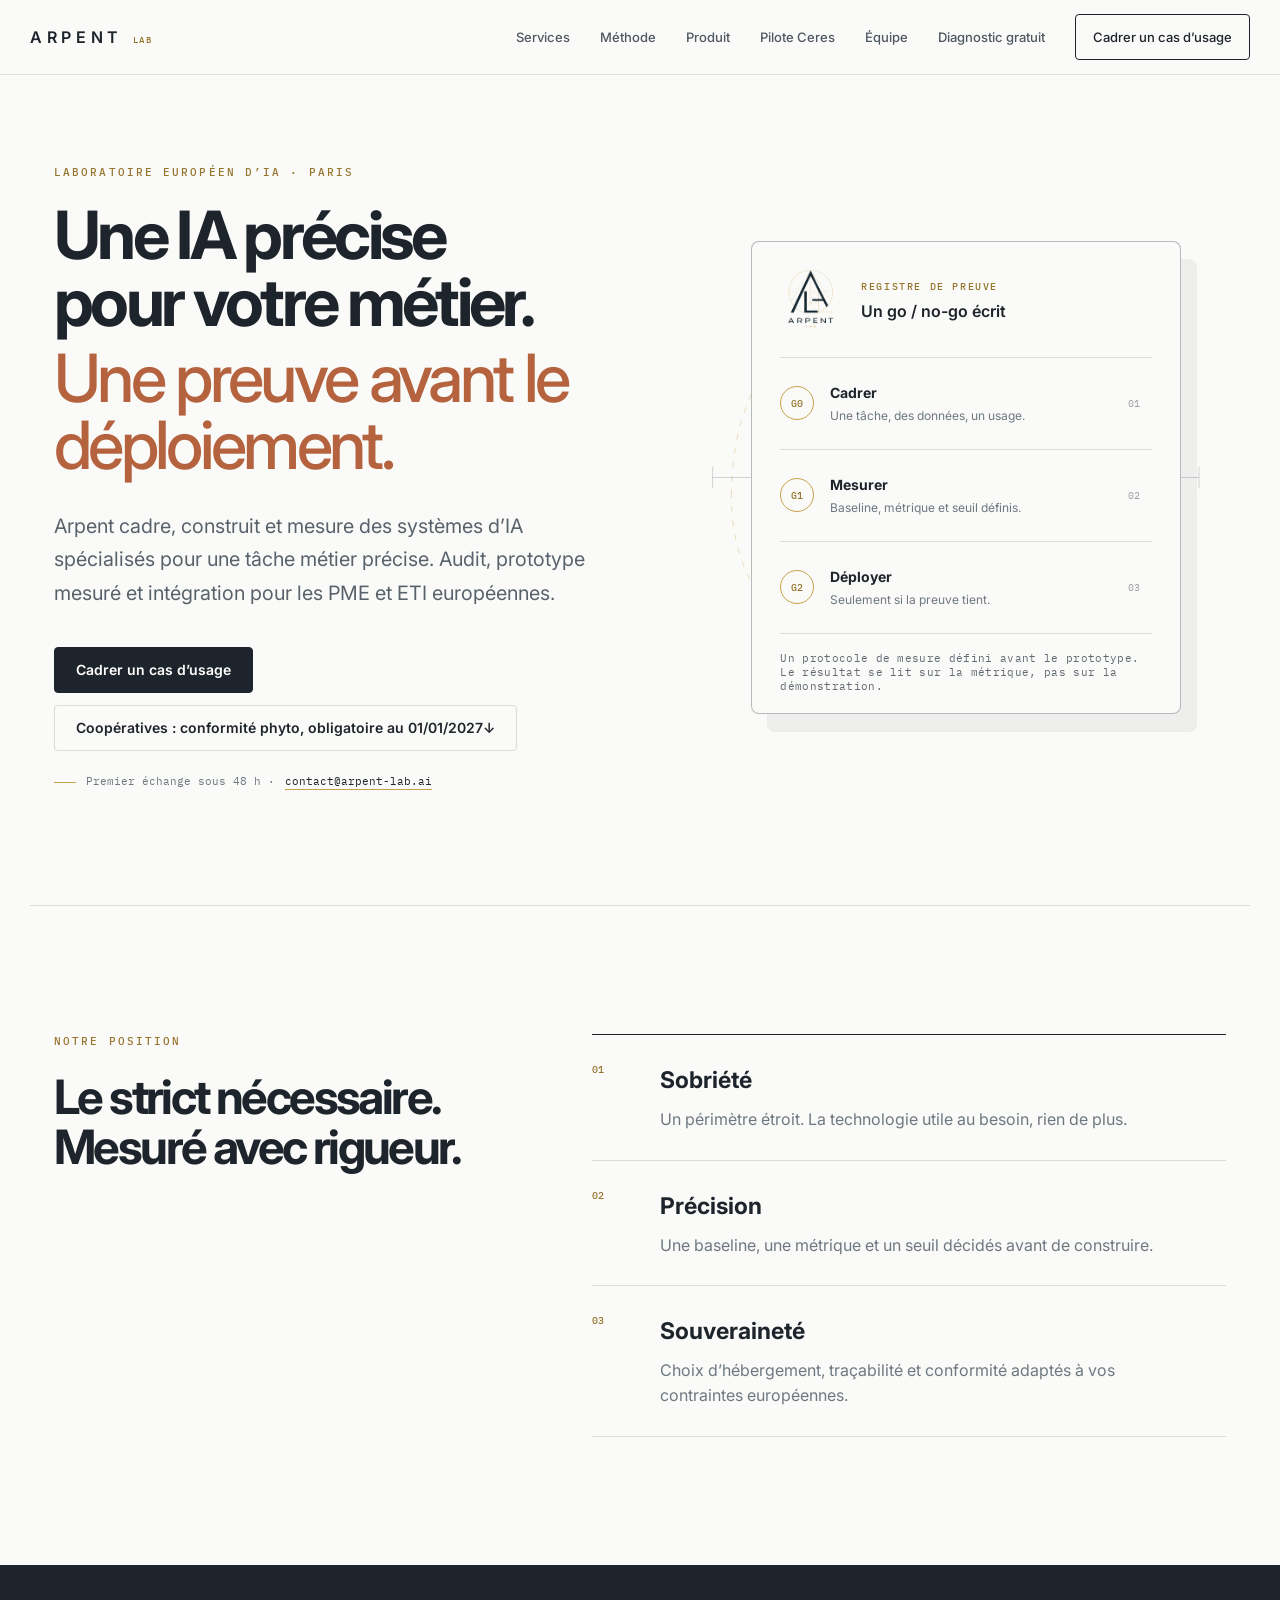
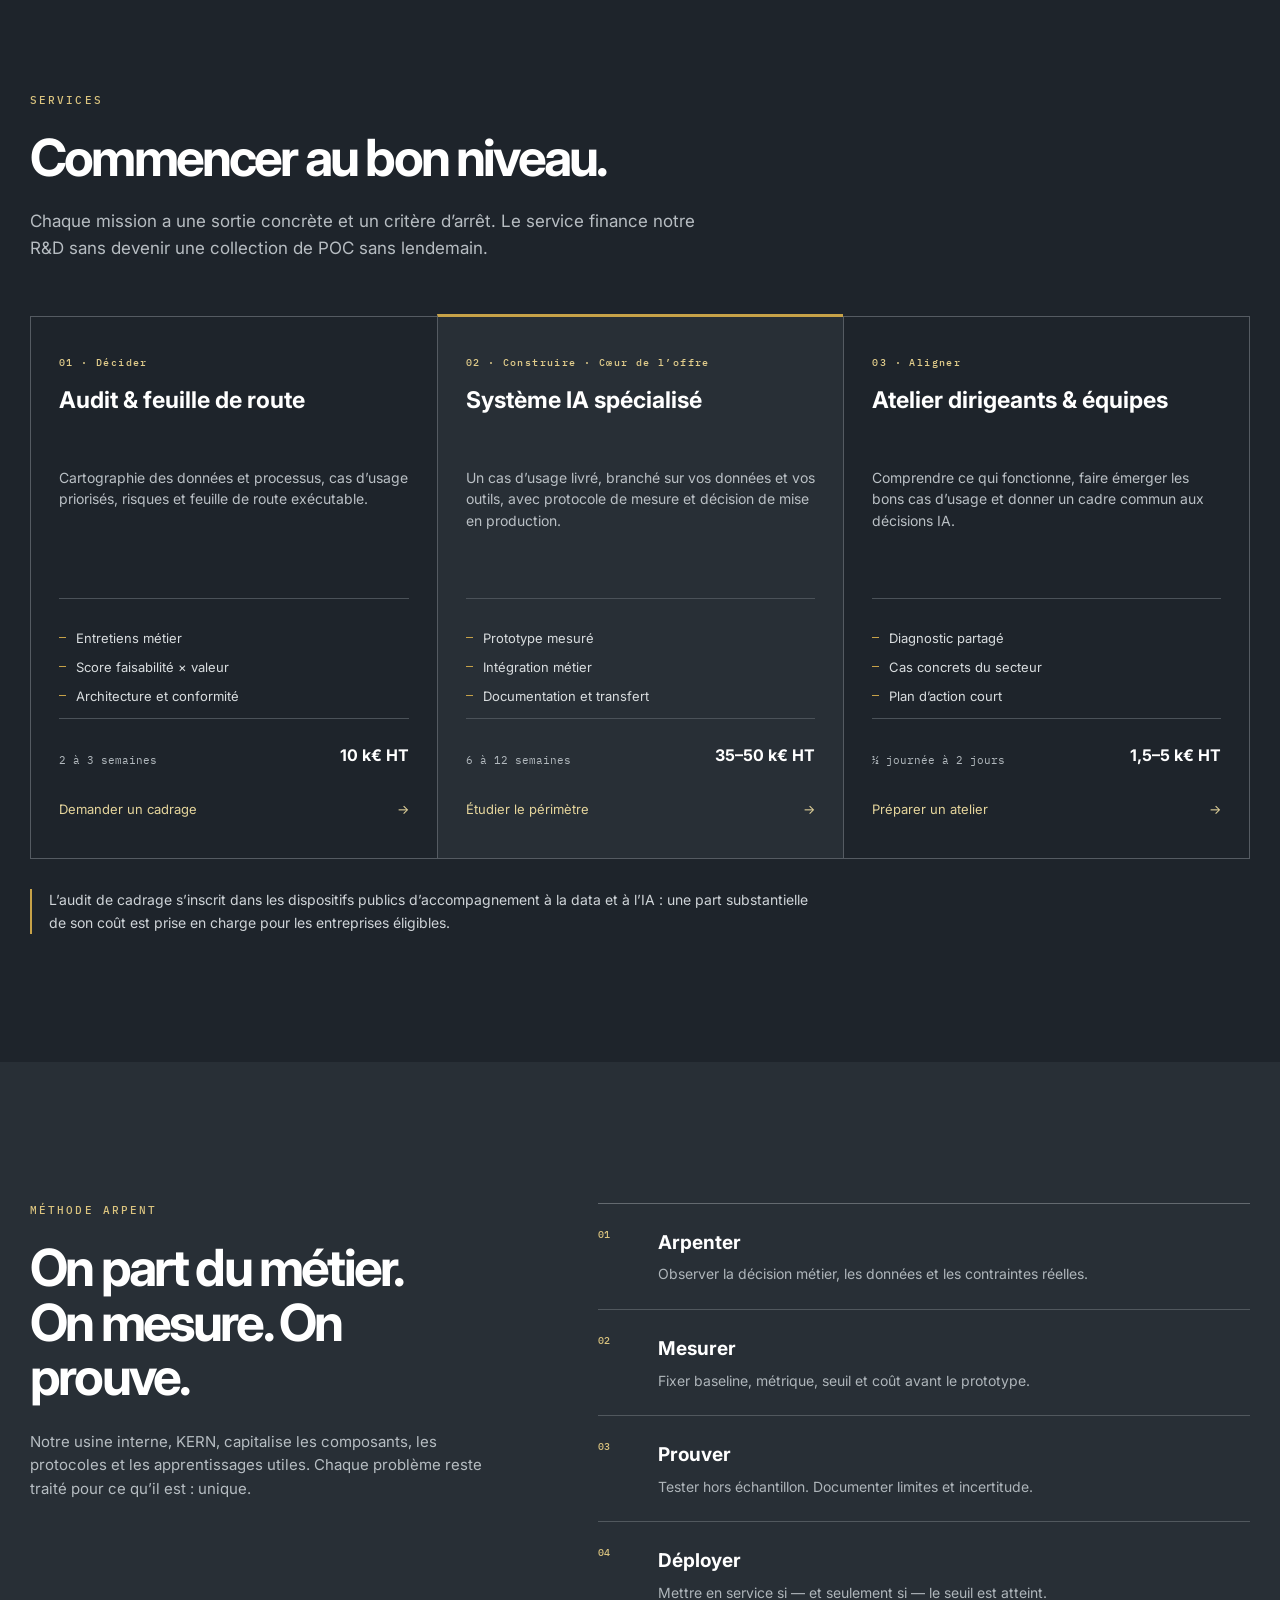
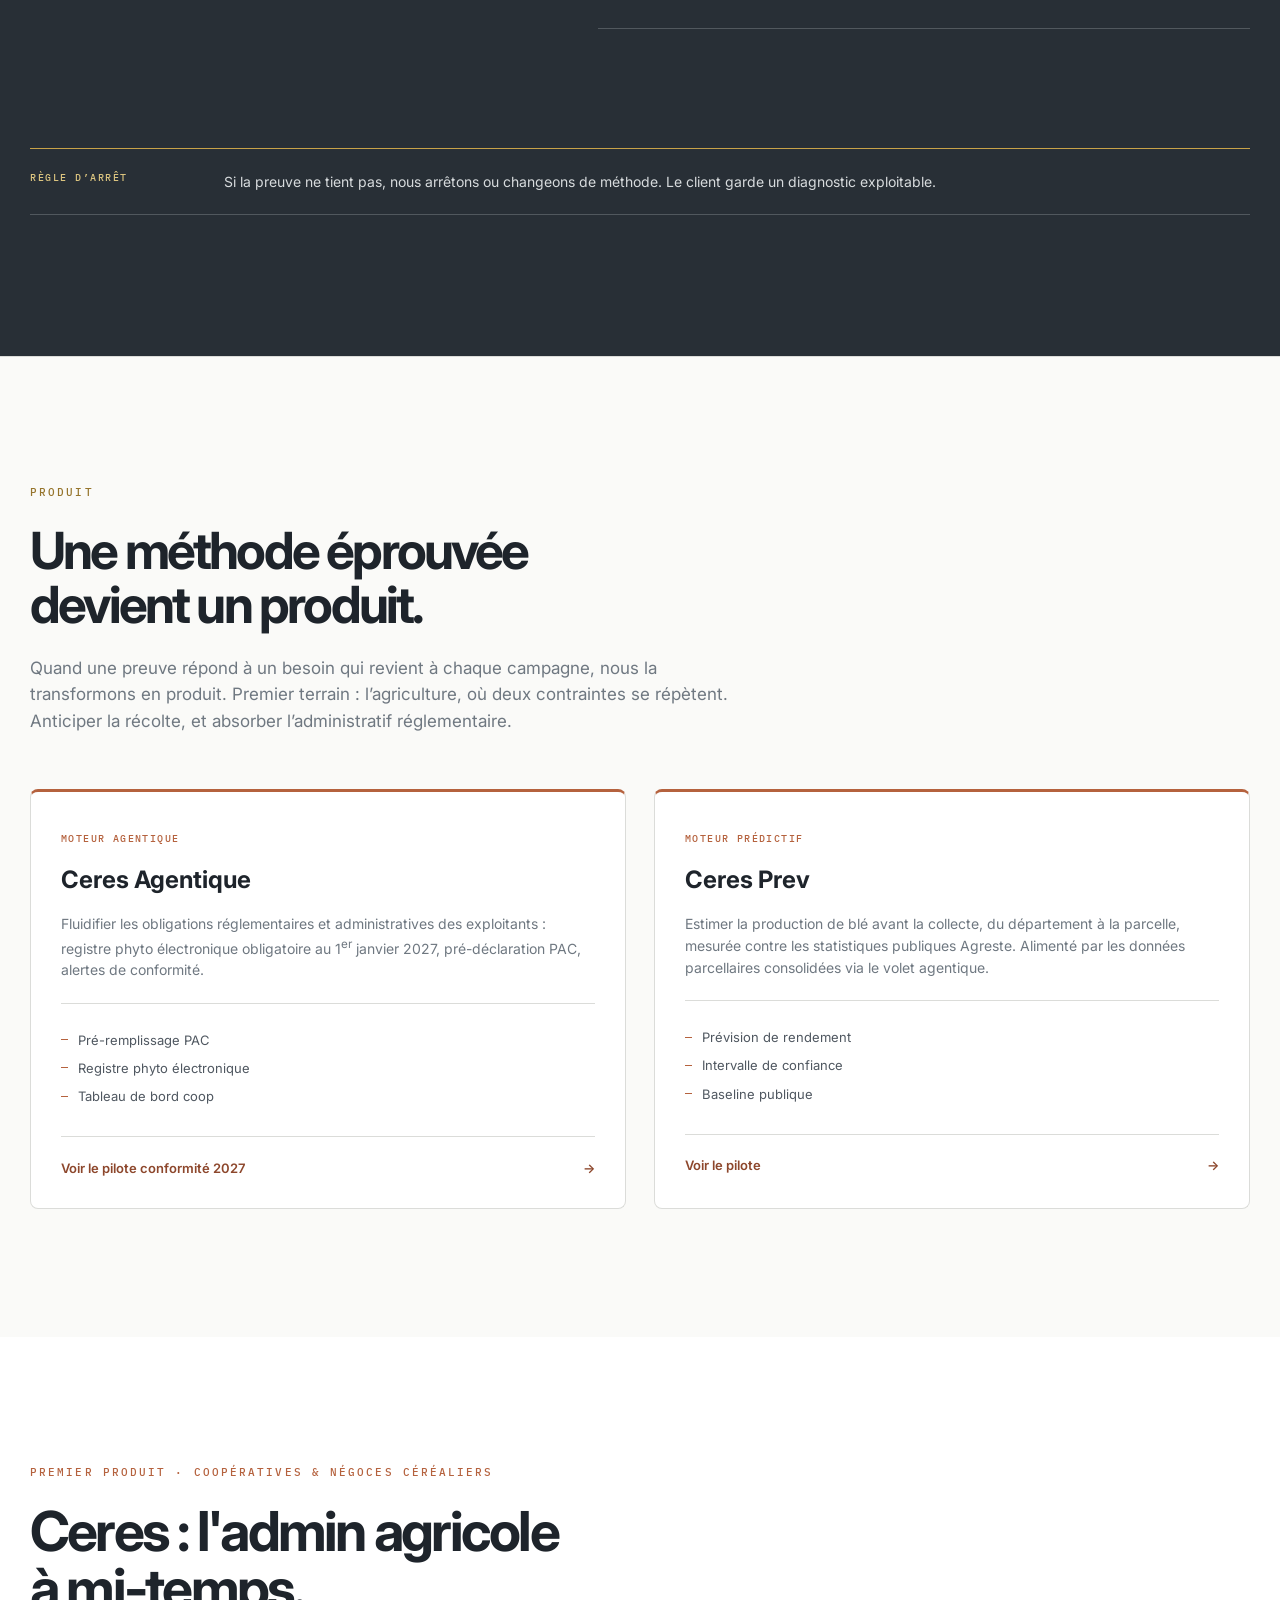
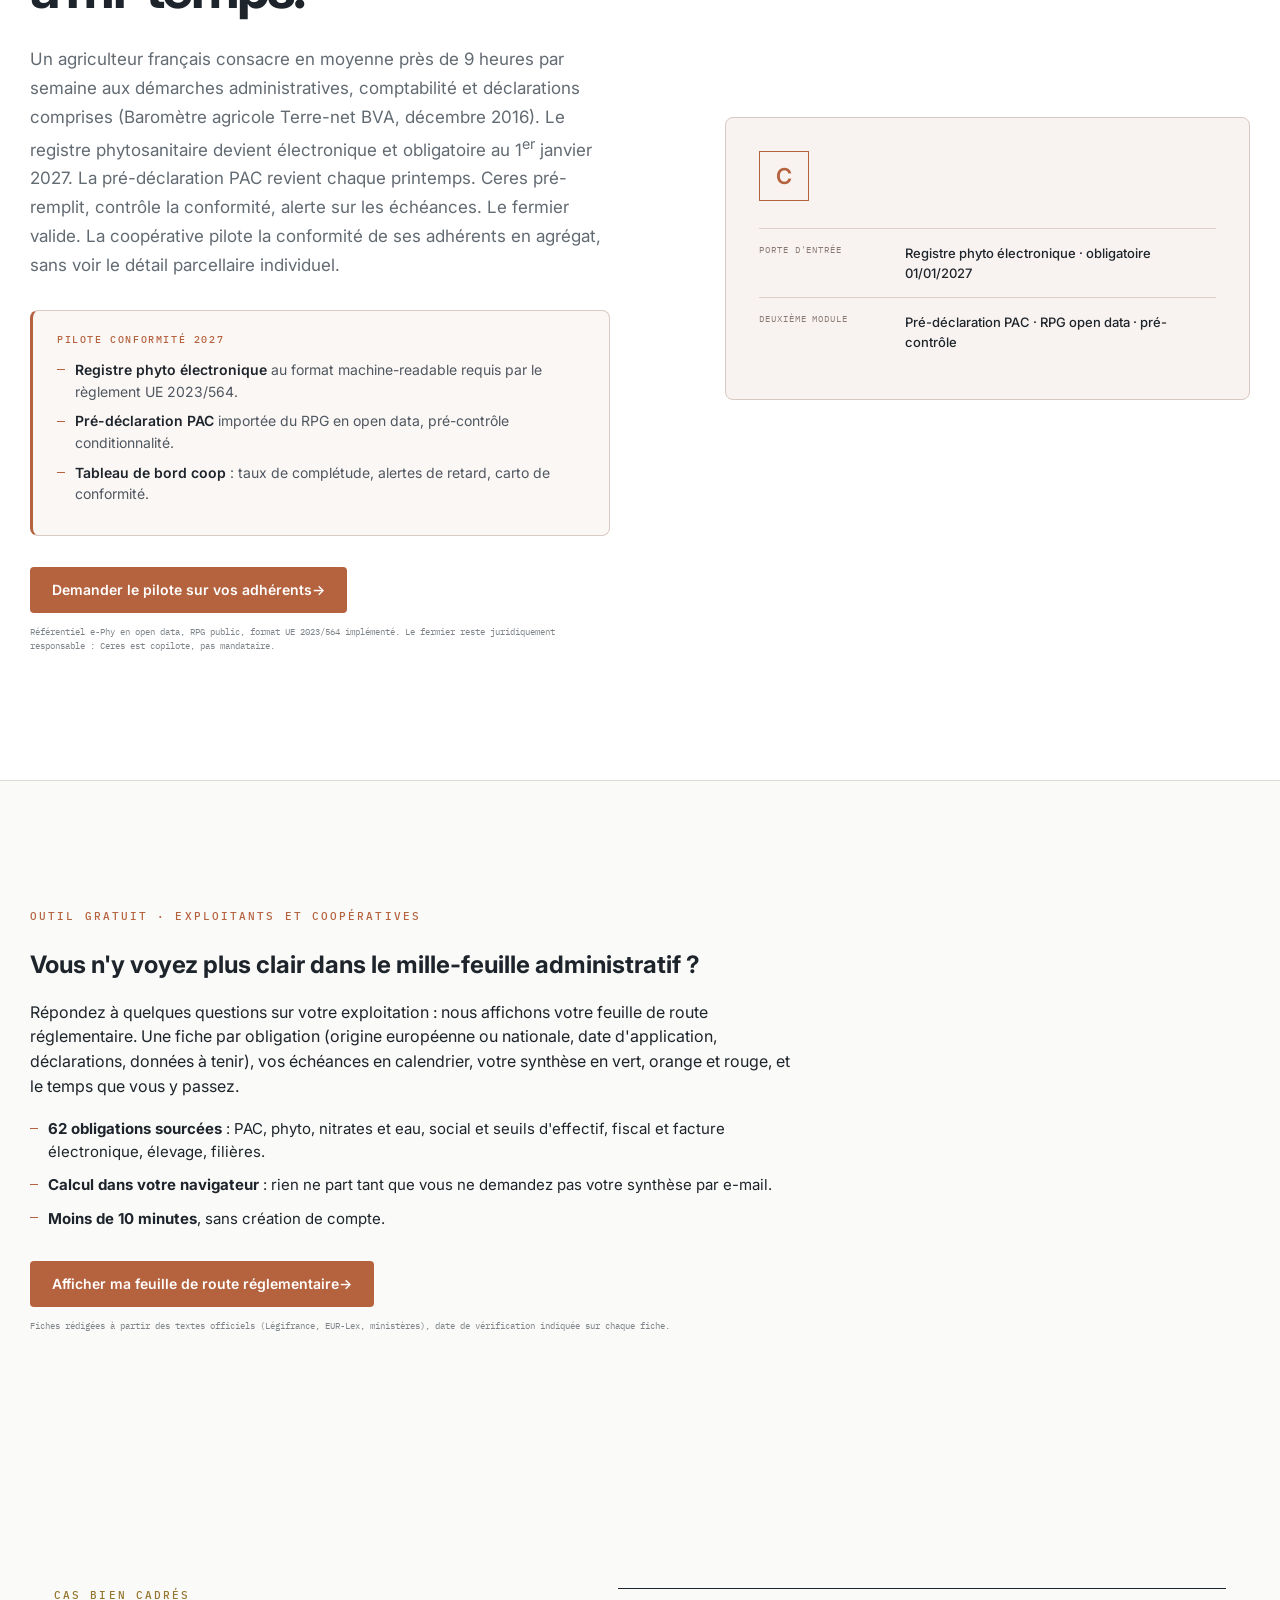
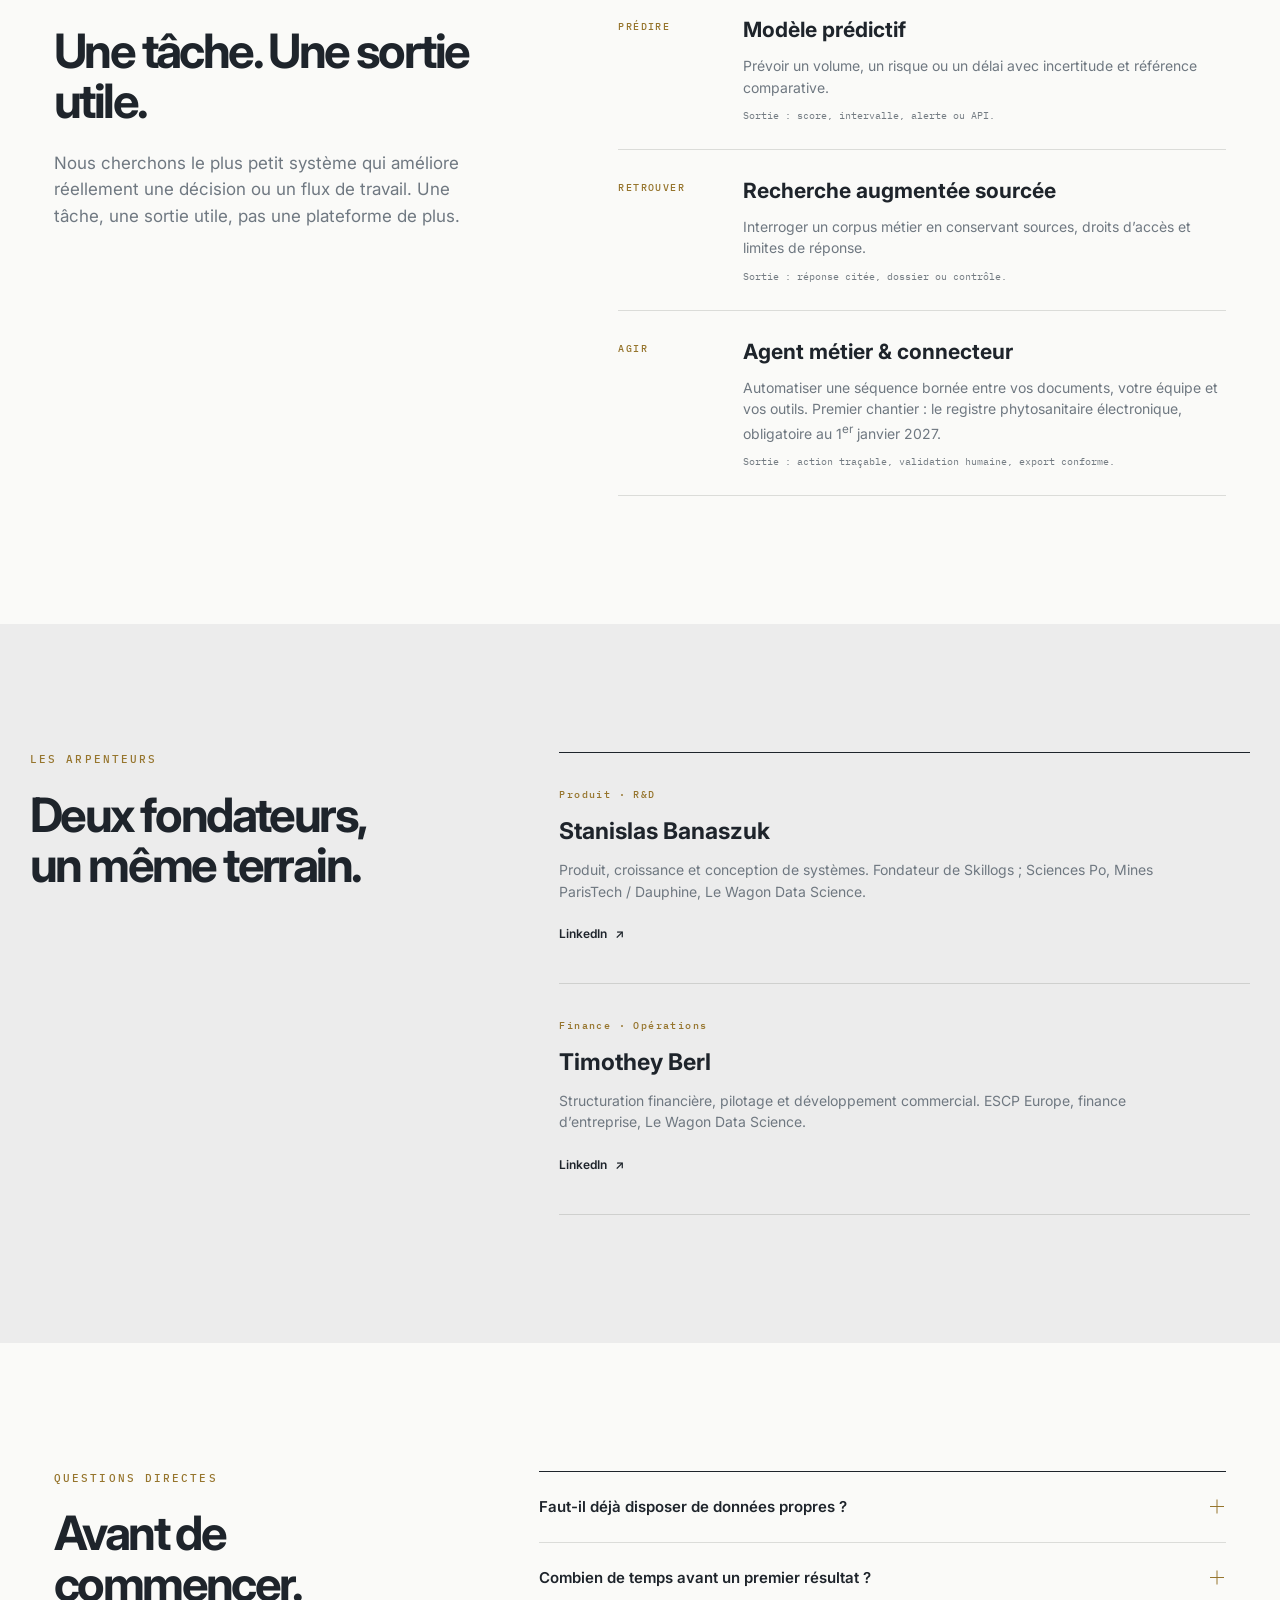
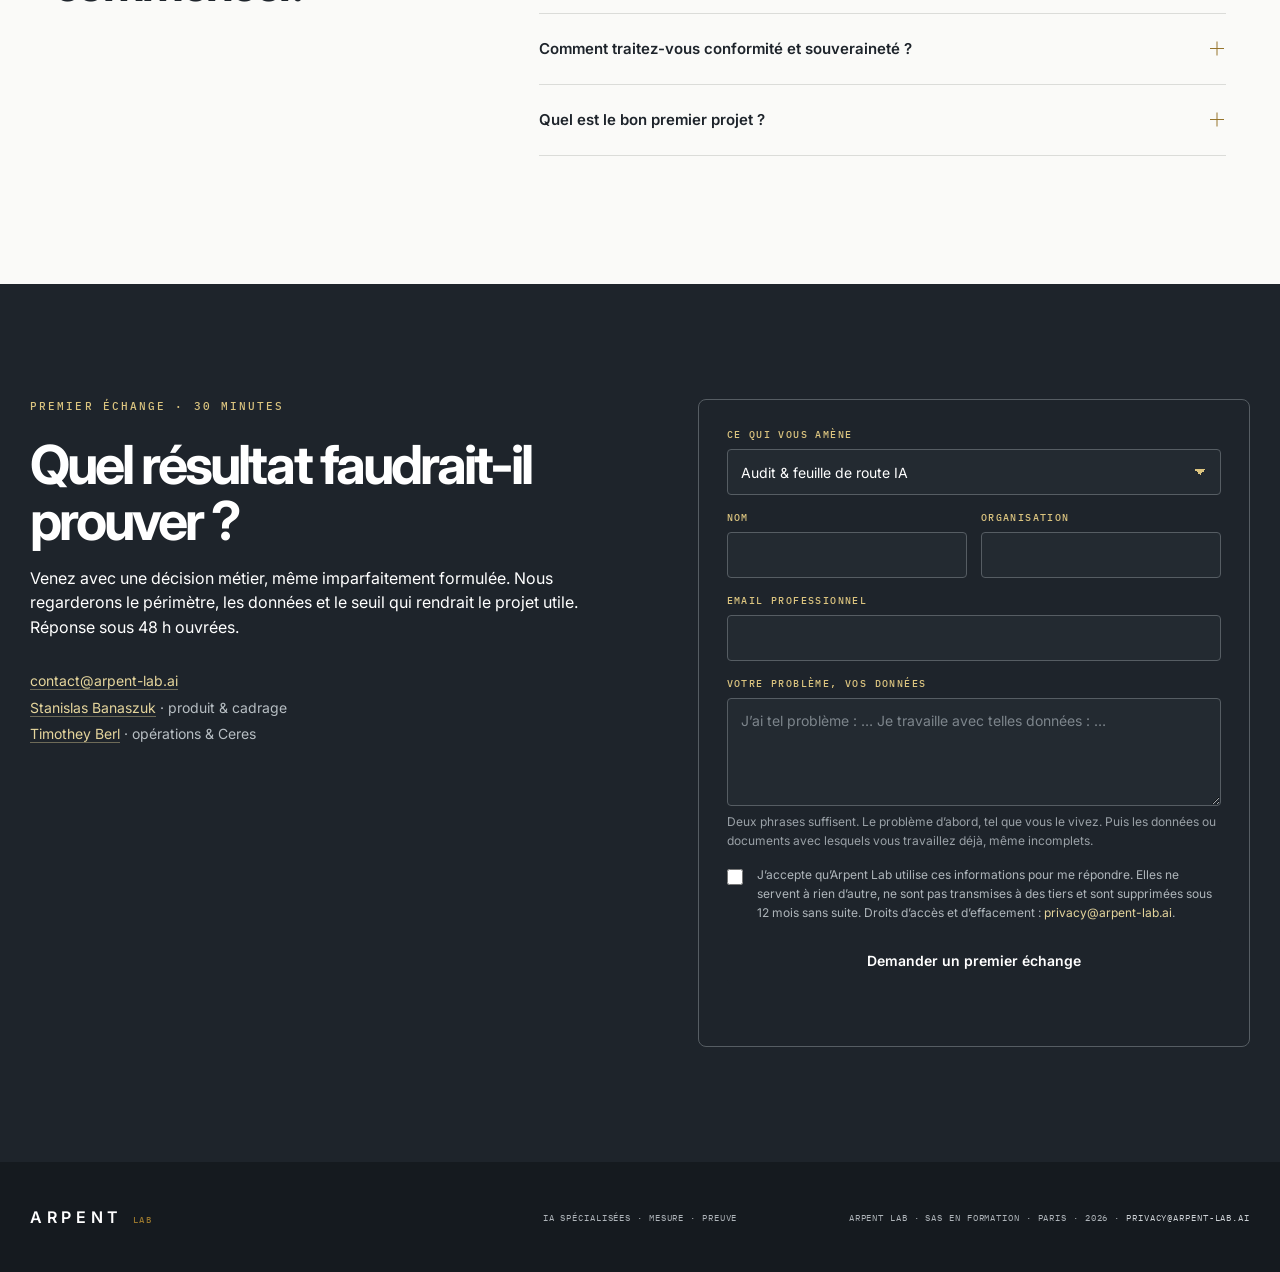
==== commit 89219aad: "fix(copy): corriger la source du temps administratif (Terre-net BVA 2016, pas MSA 2023)" ====
--- a/index.html
+++ b/index.html
@@ -163,7 +163,7 @@
       <div class="ceres-copy">
         <p class="eyebrow terracotta">Premier produit · Coopératives &amp; négoces céréaliers</p>
         <h2 id="ceres-title">Ceres : l'admin agricole<br>à mi-temps.</h2>
-        <p>Un agriculteur français consacre plus de 8 heures par semaine à l'administratif (38% des exploitants, MSA 2023). Le registre phytosanitaire devient électronique et obligatoire au 1<sup>er</sup> janvier 2027. La pré-déclaration PAC revient chaque printemps. Ceres pré-remplit, contrôle la conformité, alerte sur les échéances. Le fermier valide. La coopérative pilote la conformité de ses adhérents en agrégat, sans voir le détail parcellaire individuel.</p>
+        <p>Un agriculteur français consacre en moyenne près de 9 heures par semaine aux démarches administratives, comptabilité et déclarations comprises (Baromètre agricole Terre-net BVA, décembre 2016). Le registre phytosanitaire devient électronique et obligatoire au 1<sup>er</sup> janvier 2027. La pré-déclaration PAC revient chaque printemps. Ceres pré-remplit, contrôle la conformité, alerte sur les échéances. Le fermier valide. La coopérative pilote la conformité de ses adhérents en agrégat, sans voir le détail parcellaire individuel.</p>
         <div class="ceres-offer" aria-label="Pilote conformité 2027">
           <span>PILOTE CONFORMITÉ 2027</span>
           <ul>
@@ -308,8 +308,9 @@
     const FORMSPREE_ID = 'FORMSPREE_ID';
     const FALLBACK_EMAIL = 'contact@arpent-lab.ai';
     // WEBHOOK_URL : endpoint de capture de lead (écrit dans le CRM Notion). Vide = désactivé.
-    // En cas d'échec du webhook, on retombe sur le mail pré-rempli : le lead n'est jamais perdu.
-    const WEBHOOK_URL = 'https://allows-cool-installed-years.trycloudflare.com/submit';
+    // Servi par l'API Arpent sur le VPS OVH, adresse stable (plus de tunnel).
+    // En cas d'échec, on retombe sur le mail pré-rempli : le lead n'est jamais perdu.
+    const WEBHOOK_URL = 'https://api.arpent-lab.ai/api/v1/leads';
     const form = document.getElementById('contact-form');
     const status = form.querySelector('.form-status');
     const typeField = document.getElementById('f-type');
@@ -366,7 +367,7 @@
           email: data.get('email'),
           departements: data.get('departements') || '',
           tonnage: data.get('tonnage') || '',
-          decision: data.get('decision') || '',
+          message: data.get('decision') || '',
           _gotcha: data.get('_gotcha') || ''
         };
         try {
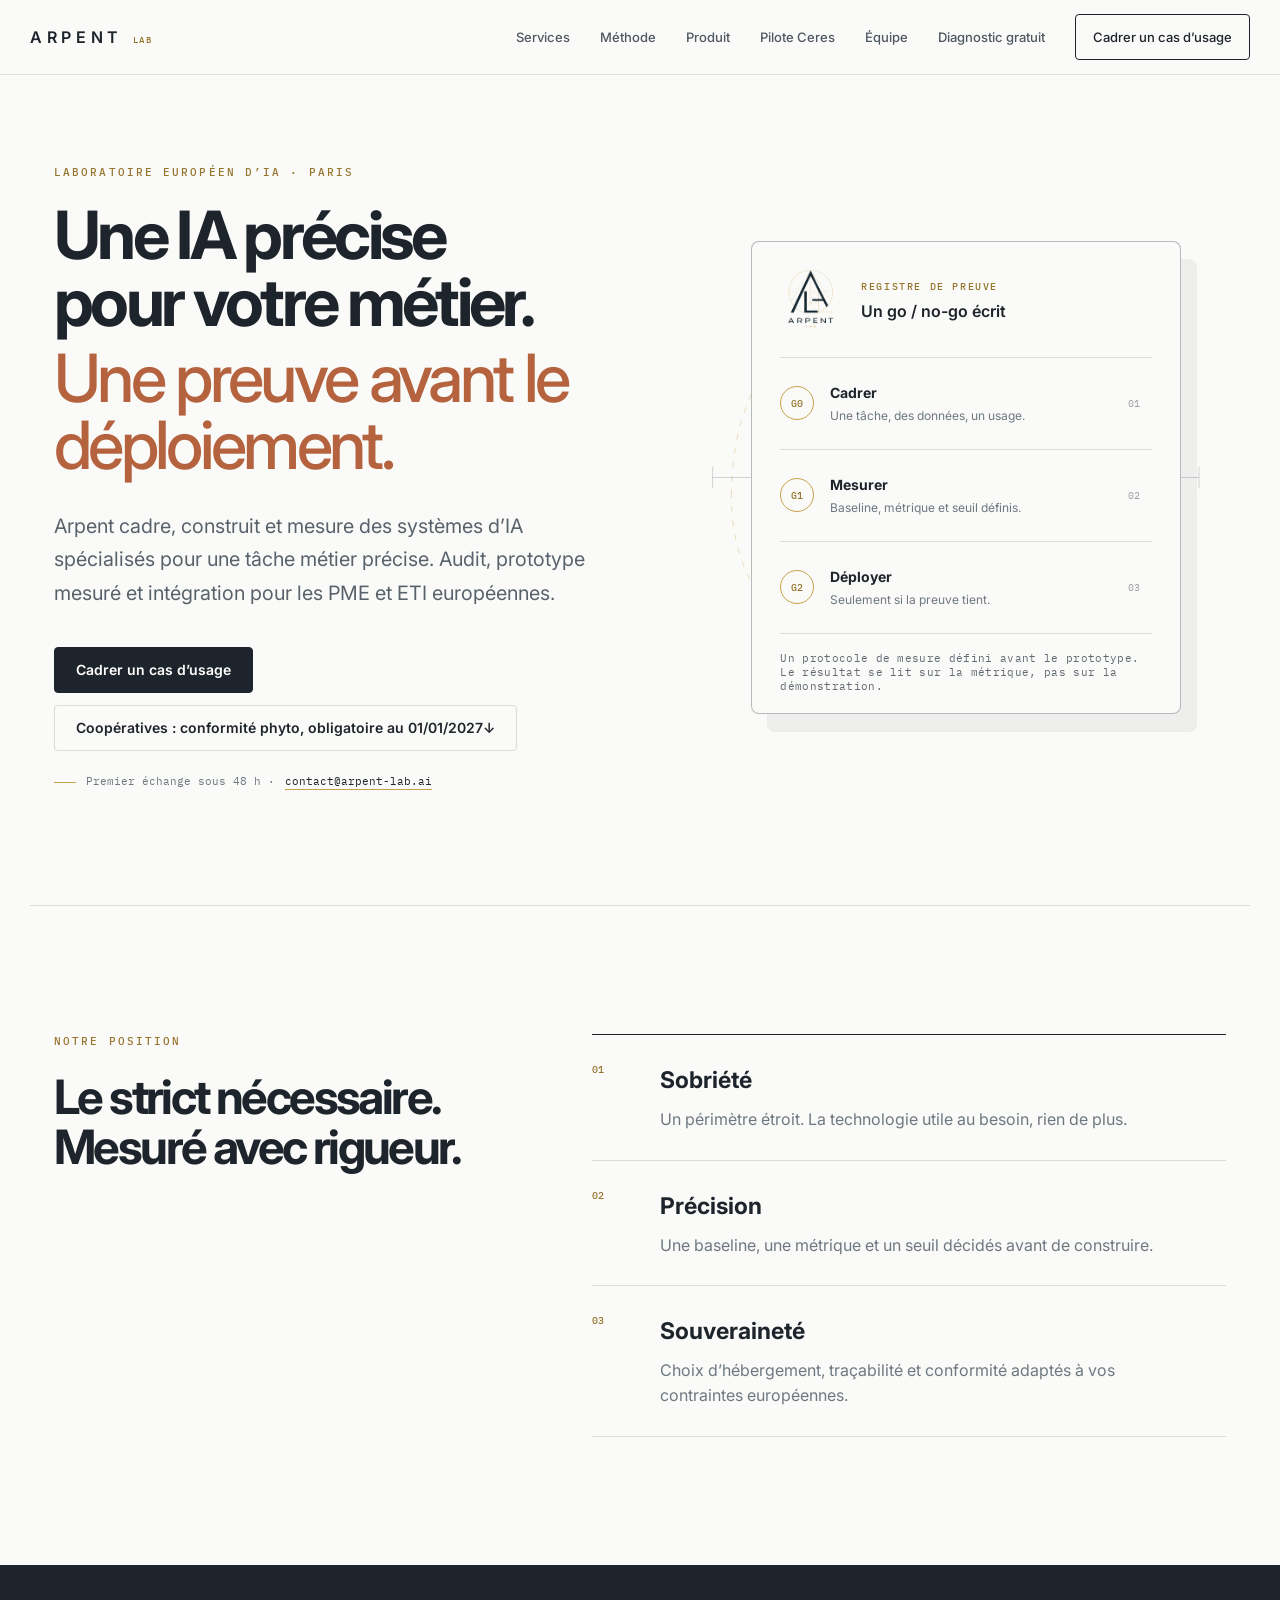
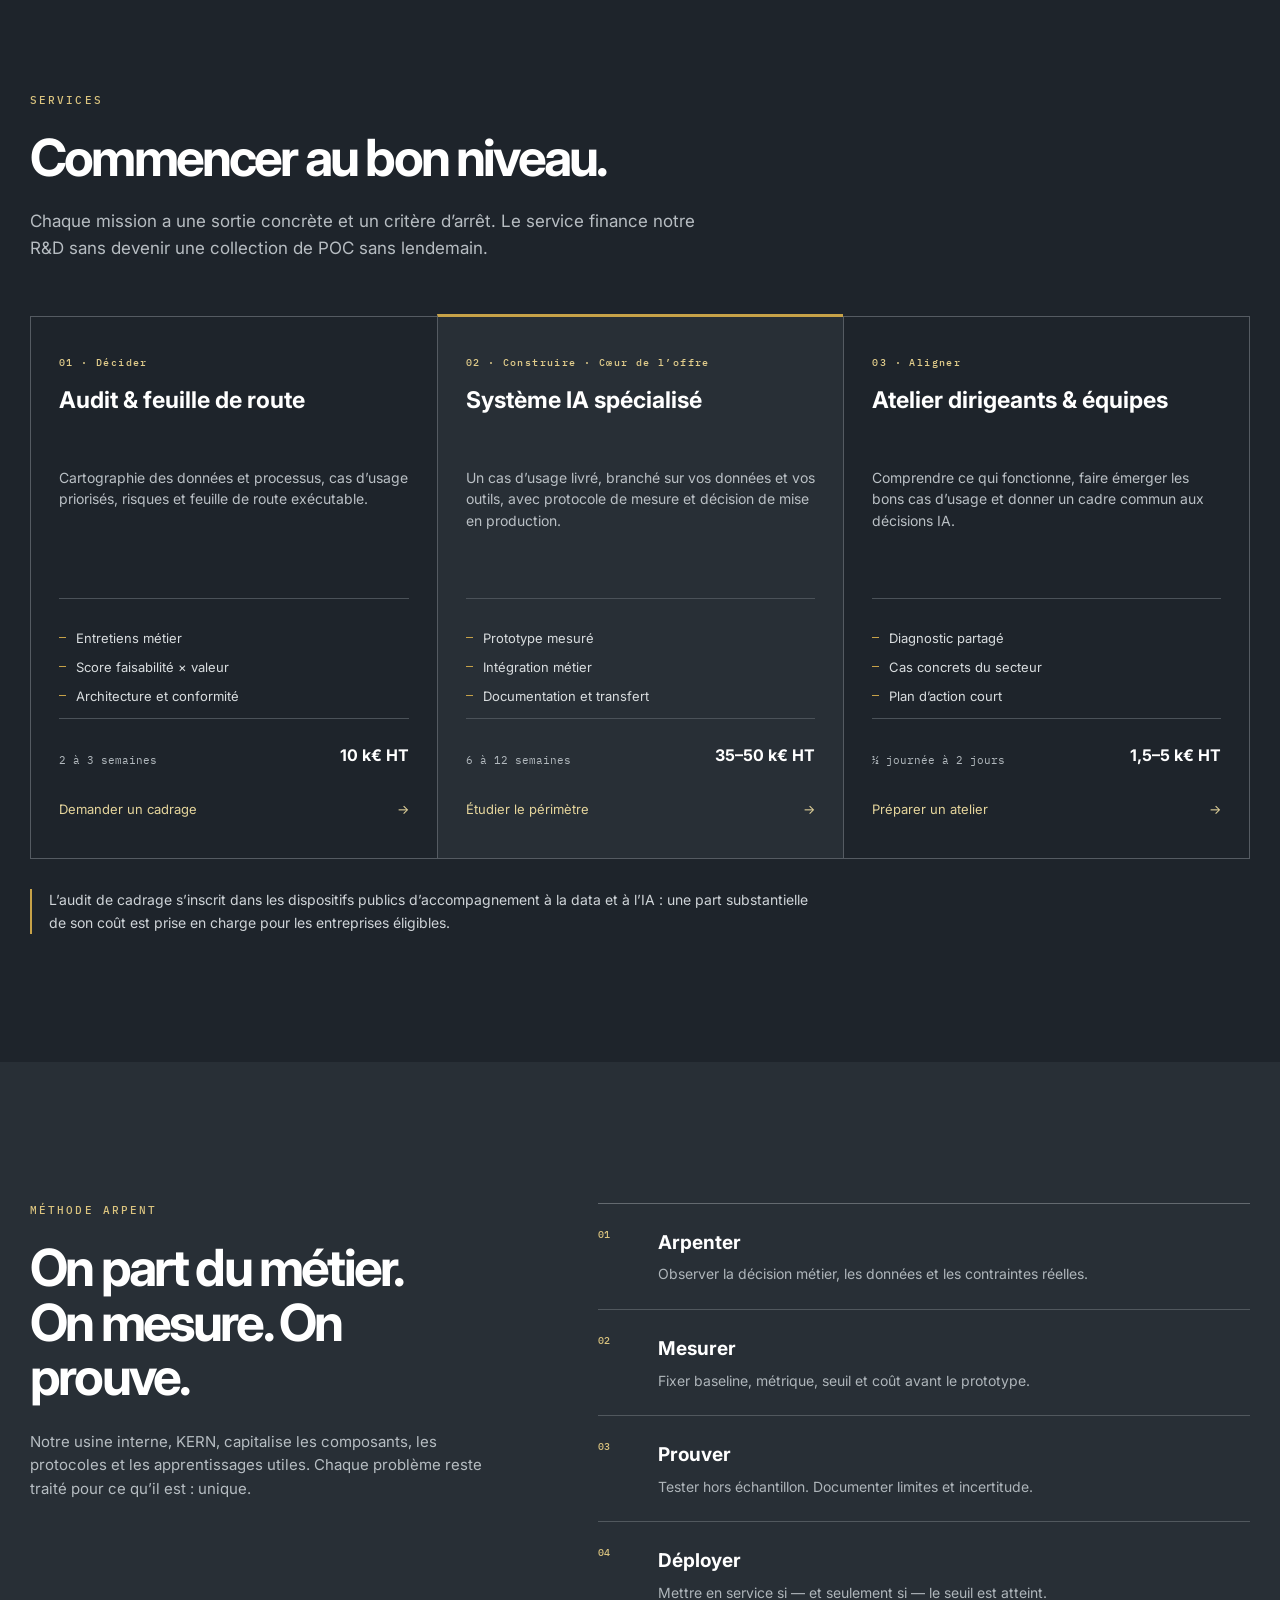
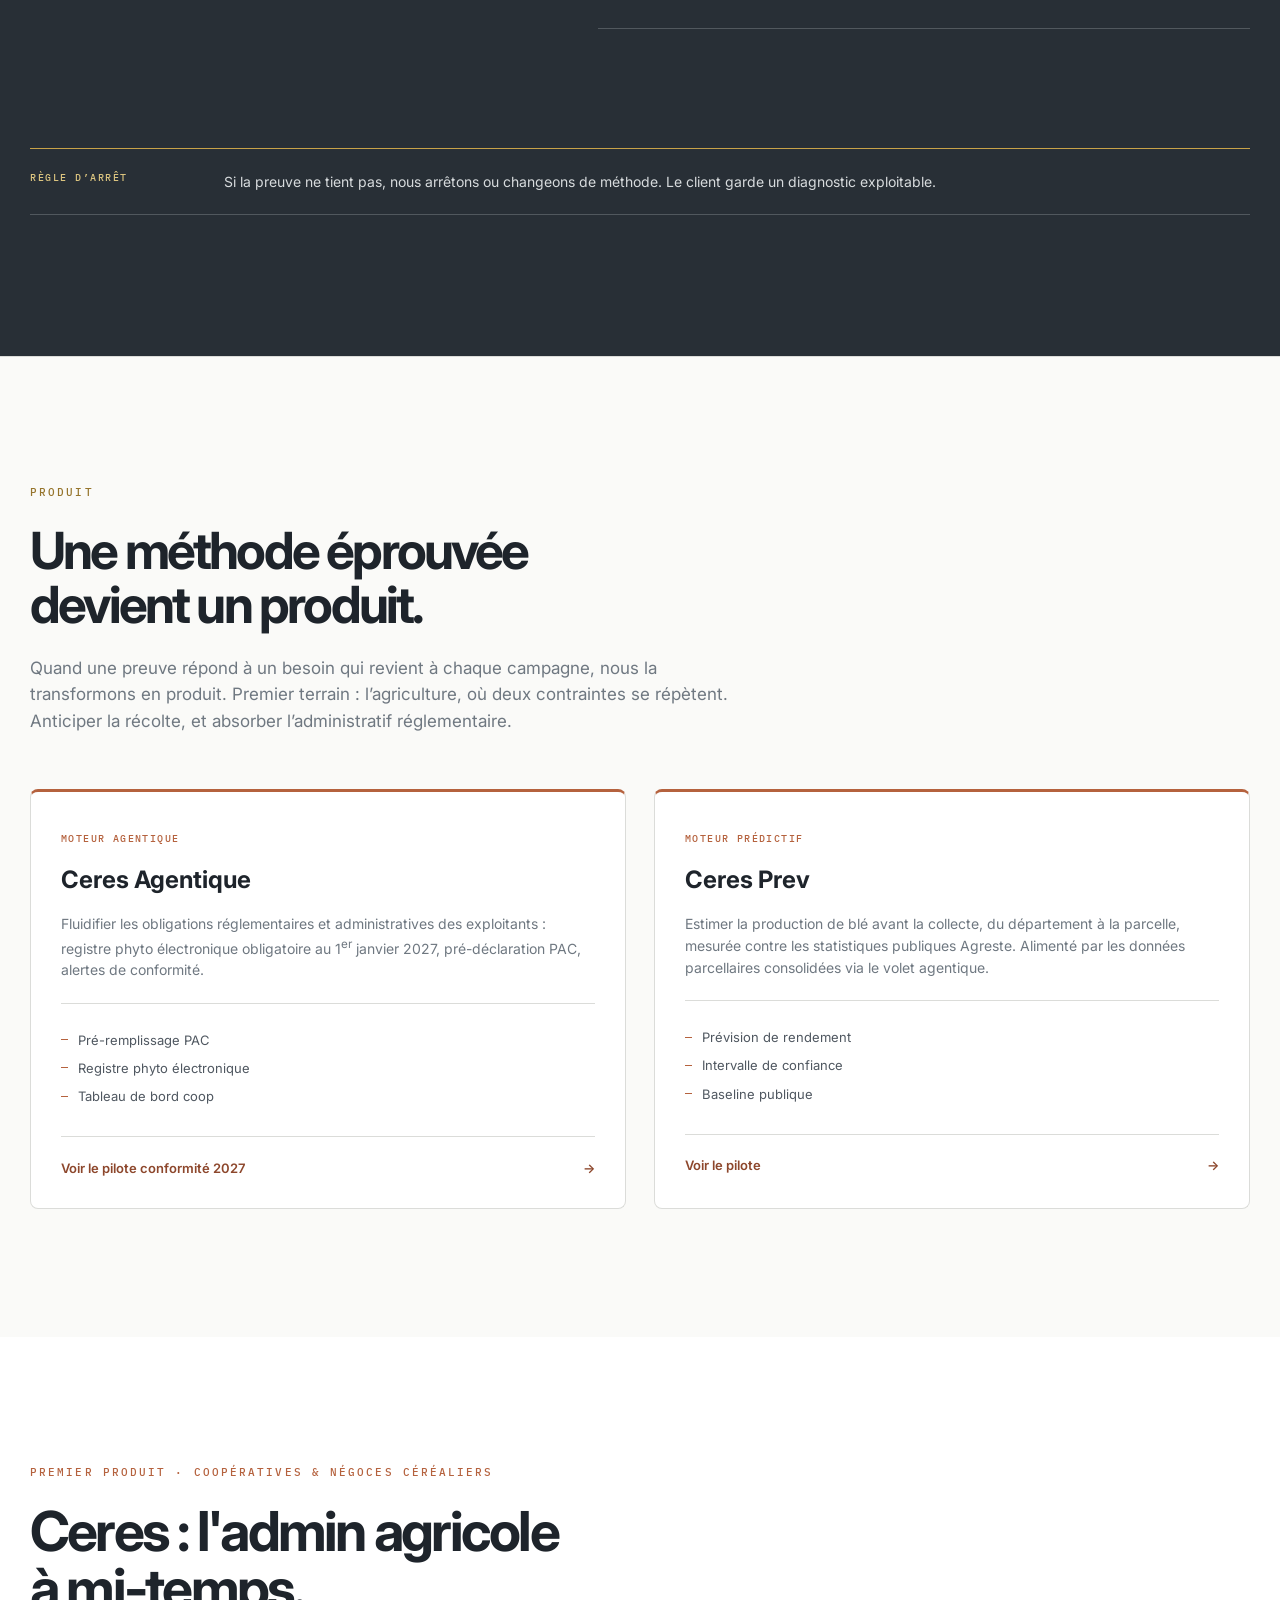
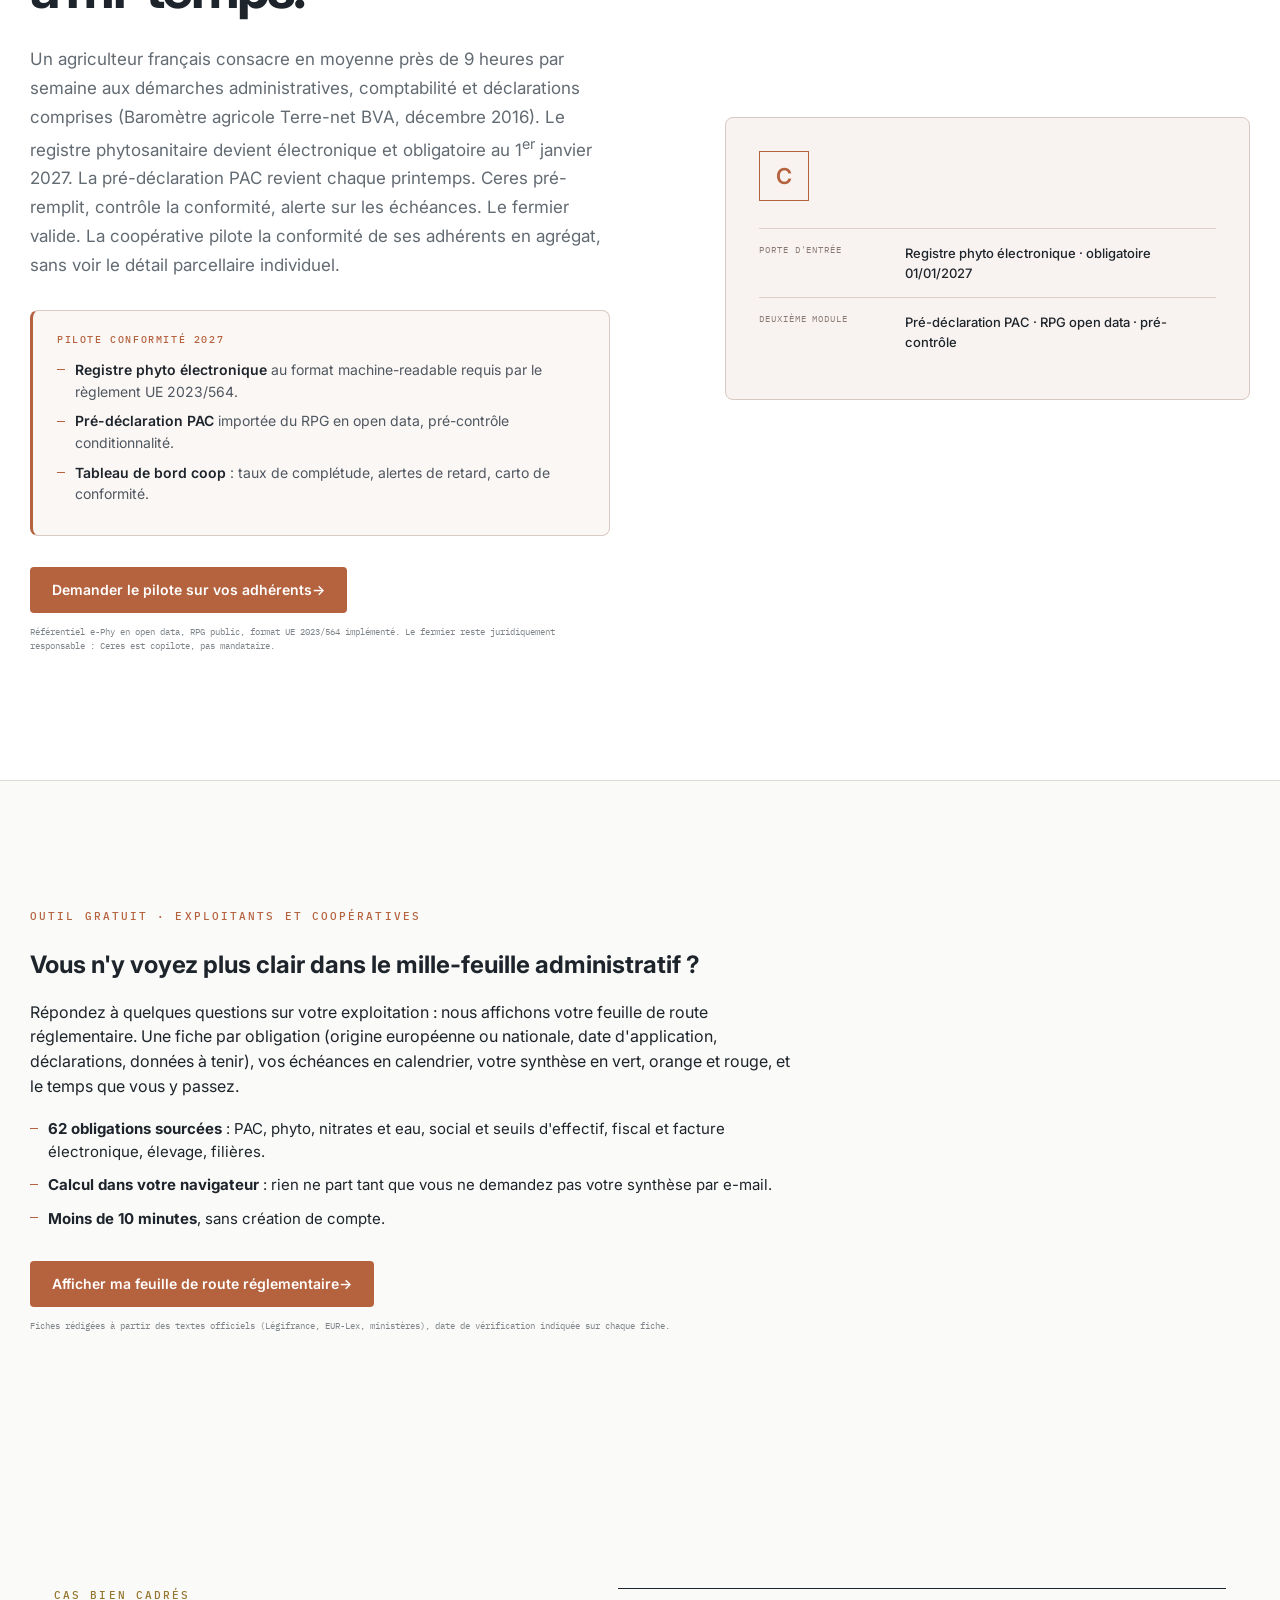
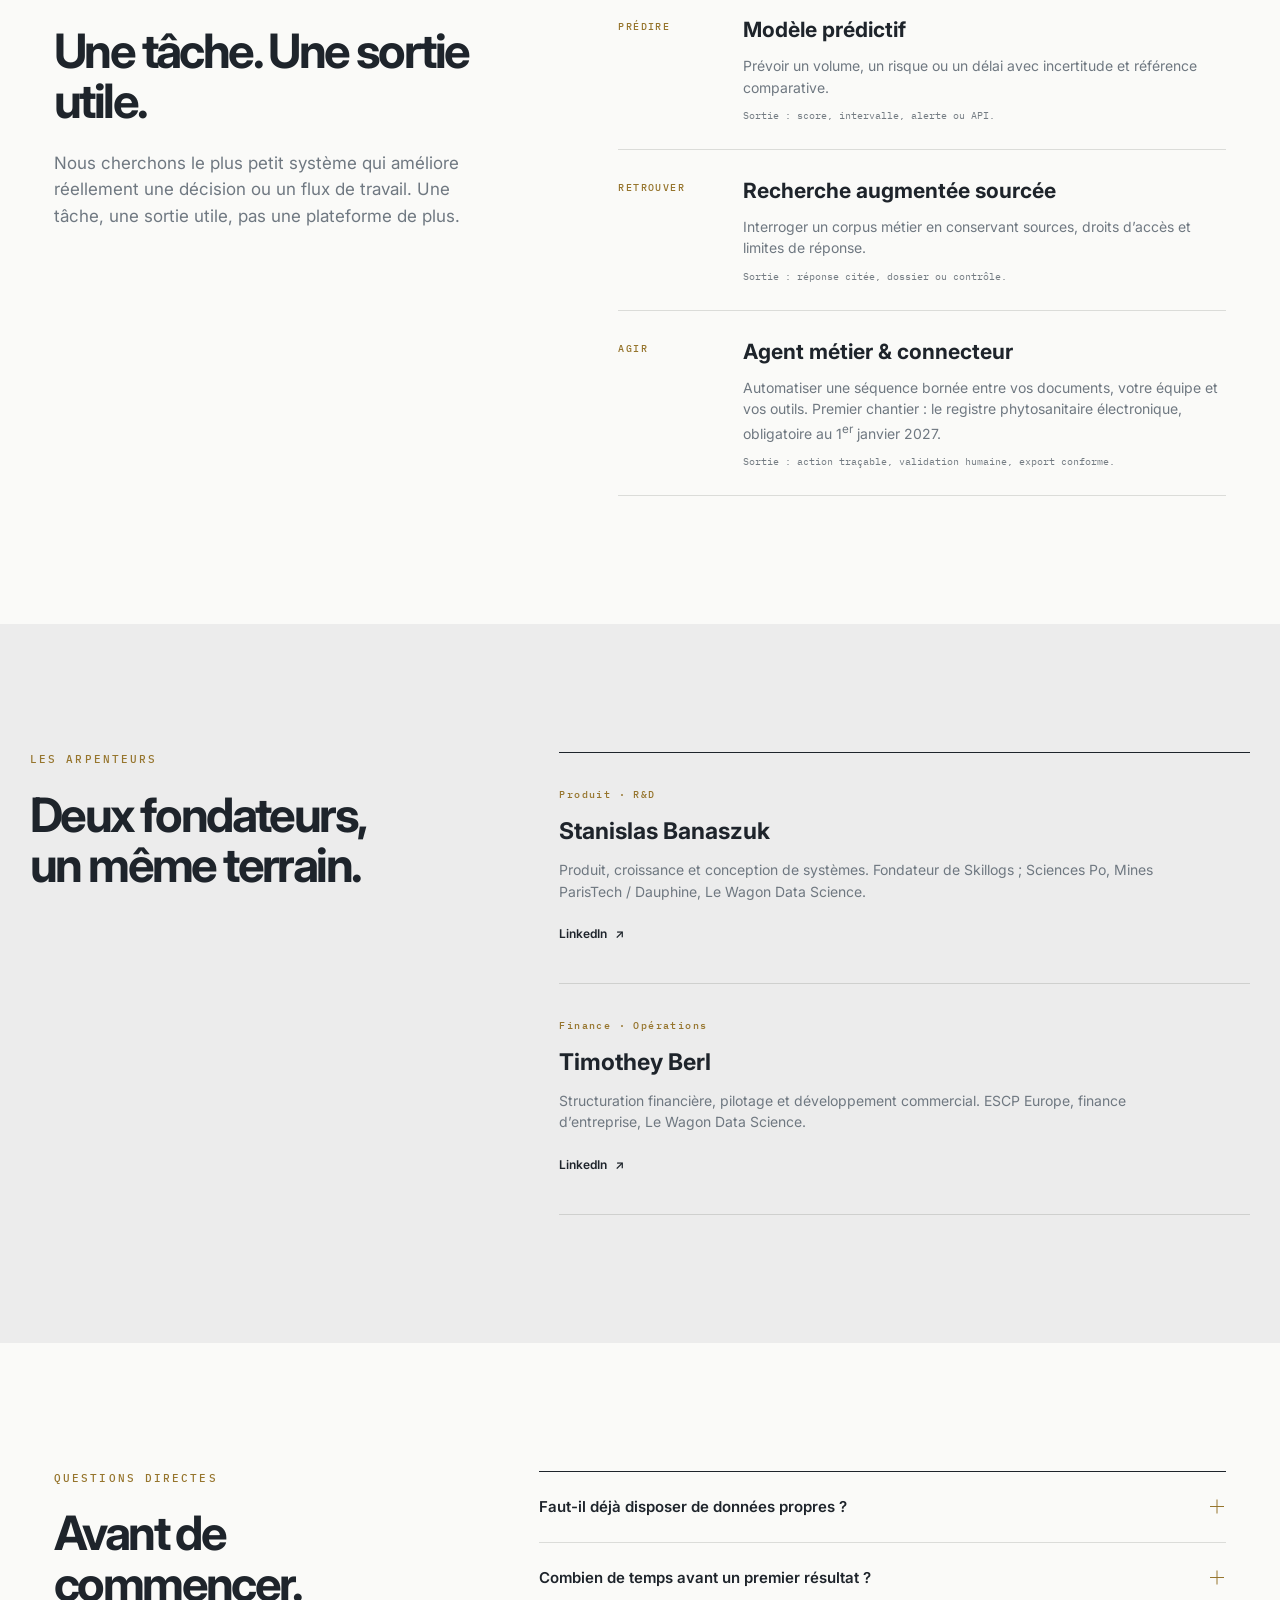
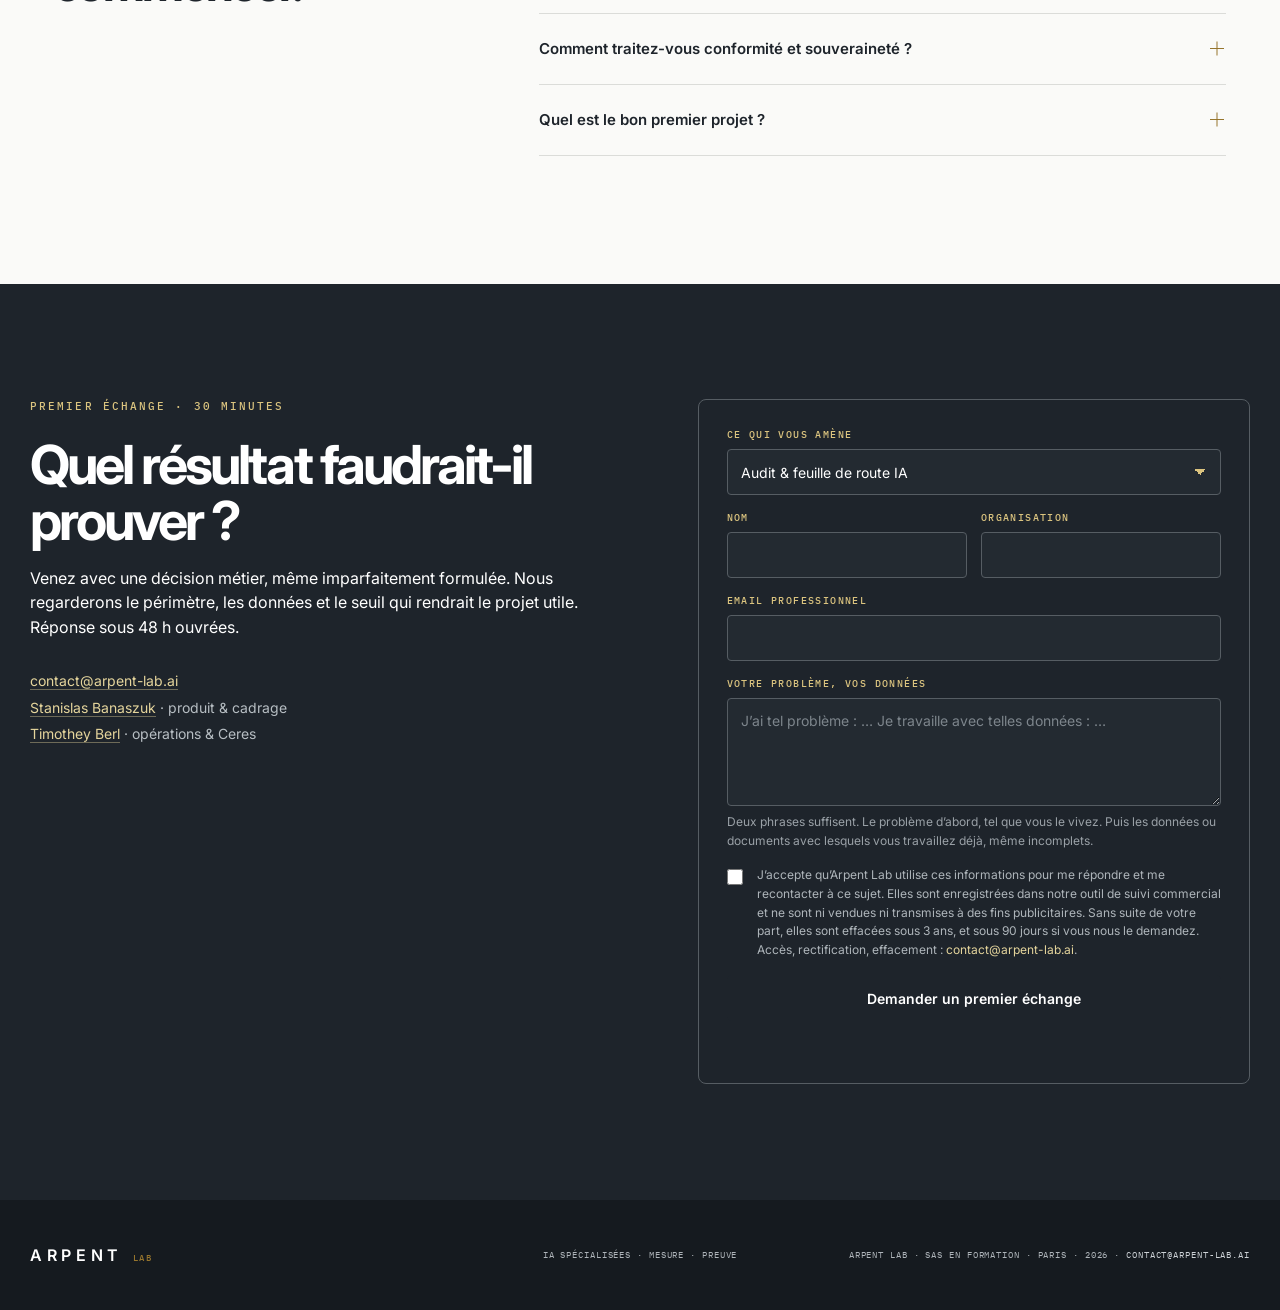
==== commit 9a56fed6: "fix(rgpd): retirer privacy@arpent-lab.ai, adresse inexistante annoncee comme canal d'exercice des dr" ====
--- a/index.html
+++ b/index.html
@@ -276,7 +276,7 @@
           </div>
           <input type="text" name="_gotcha" tabindex="-1" autocomplete="off" aria-hidden="true" class="sr-only">
           <input type="hidden" name="_subject" value="Arpent : demande de premier échange">
-          <label class="consent"><input type="checkbox" name="consentement" value="oui" required><span>J’accepte qu’Arpent Lab utilise ces informations pour me répondre. Elles ne servent à rien d’autre, ne sont pas transmises à des tiers et sont supprimées sous 12 mois sans suite. Droits d’accès et d’effacement : <a href="mailto:privacy@arpent-lab.ai">privacy@arpent-lab.ai</a>.</span></label>
+          <label class="consent"><input type="checkbox" name="consentement" value="oui" required><span>J’accepte qu’Arpent Lab utilise ces informations pour me répondre et me recontacter à ce sujet. Elles sont enregistrées dans notre outil de suivi commercial et ne sont ni vendues ni transmises à des fins publicitaires. Sans suite de votre part, elles sont effacées sous 3 ans, et sous 90 jours si vous nous le demandez. Accès, rectification, effacement : <a href="mailto:contact@arpent-lab.ai">contact@arpent-lab.ai</a>.</span></label>
           <button class="button button-primary form-submit" type="submit">Demander un premier échange</button>
           <p class="form-status" role="status" aria-live="polite"></p>
         </form>
@@ -287,7 +287,7 @@
   <footer class="site-footer">
     <a class="wordmark inverse" href="#top"><span>ARPENT</span><small>LAB</small></a>
     <p>IA spécialisées · Mesure · Preuve</p>
-    <p>Arpent Lab · SAS en formation · Paris · 2026 · <a href="mailto:privacy@arpent-lab.ai">privacy@arpent-lab.ai</a></p>
+    <p>Arpent Lab · SAS en formation · Paris · 2026 · <a href="mailto:contact@arpent-lab.ai">contact@arpent-lab.ai</a></p>
   </footer>
 
   <script>
@@ -391,5 +391,6 @@
       mailtoFallback();
     });
   </script>
+  <script src="/assets/mesure.js" defer></script>
 </body>
 </html>
